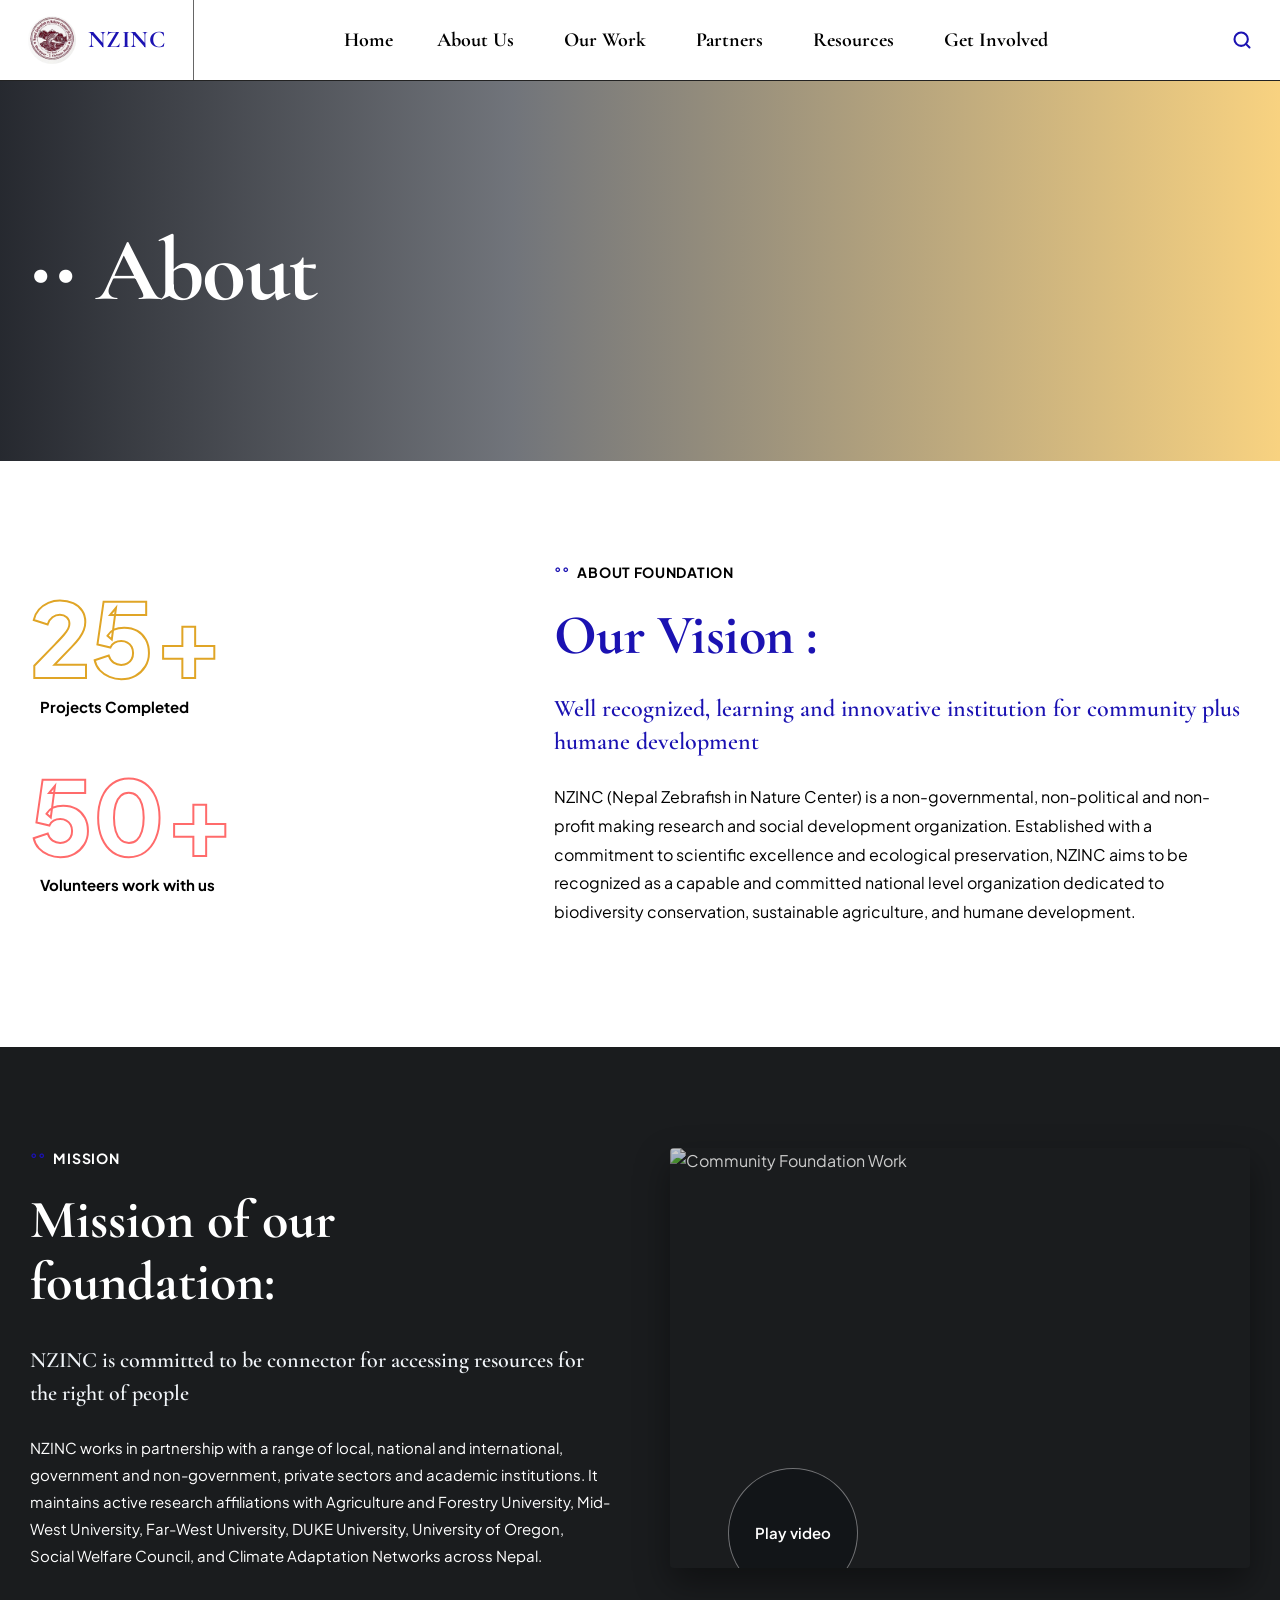
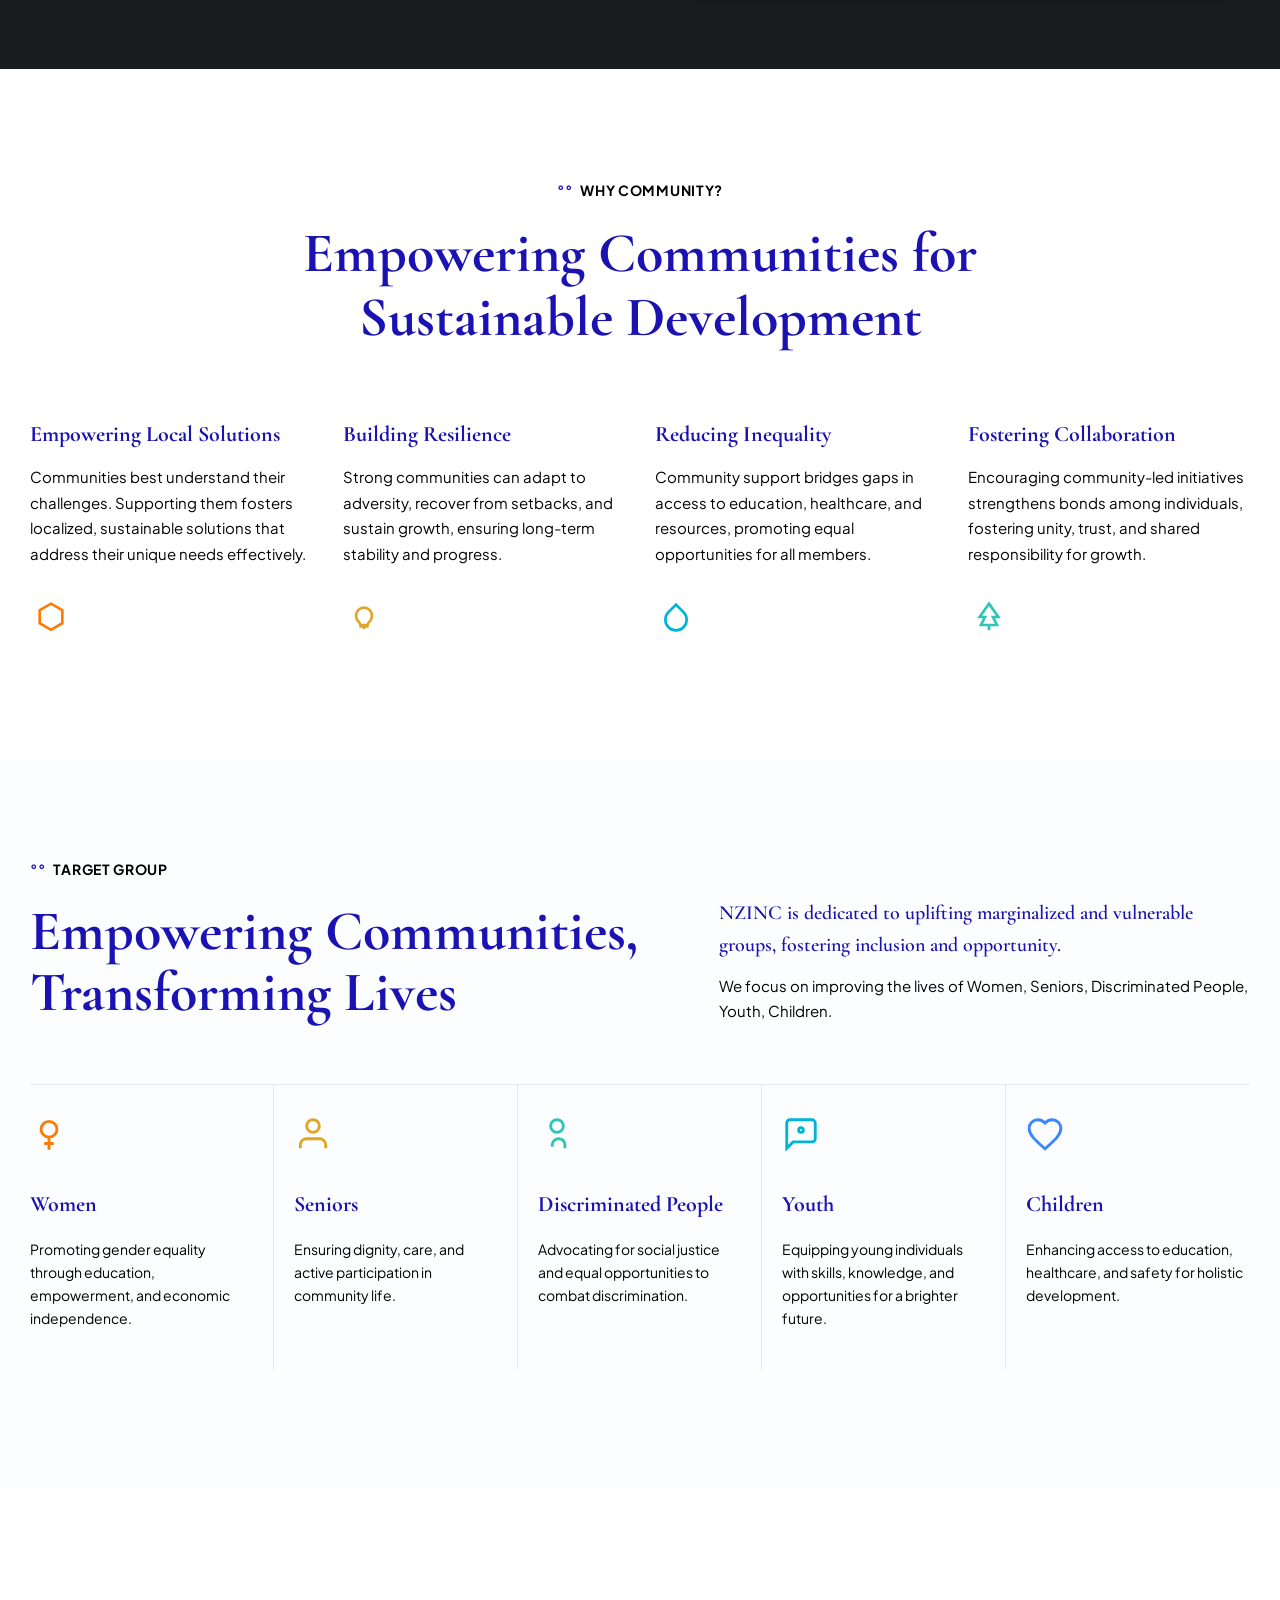
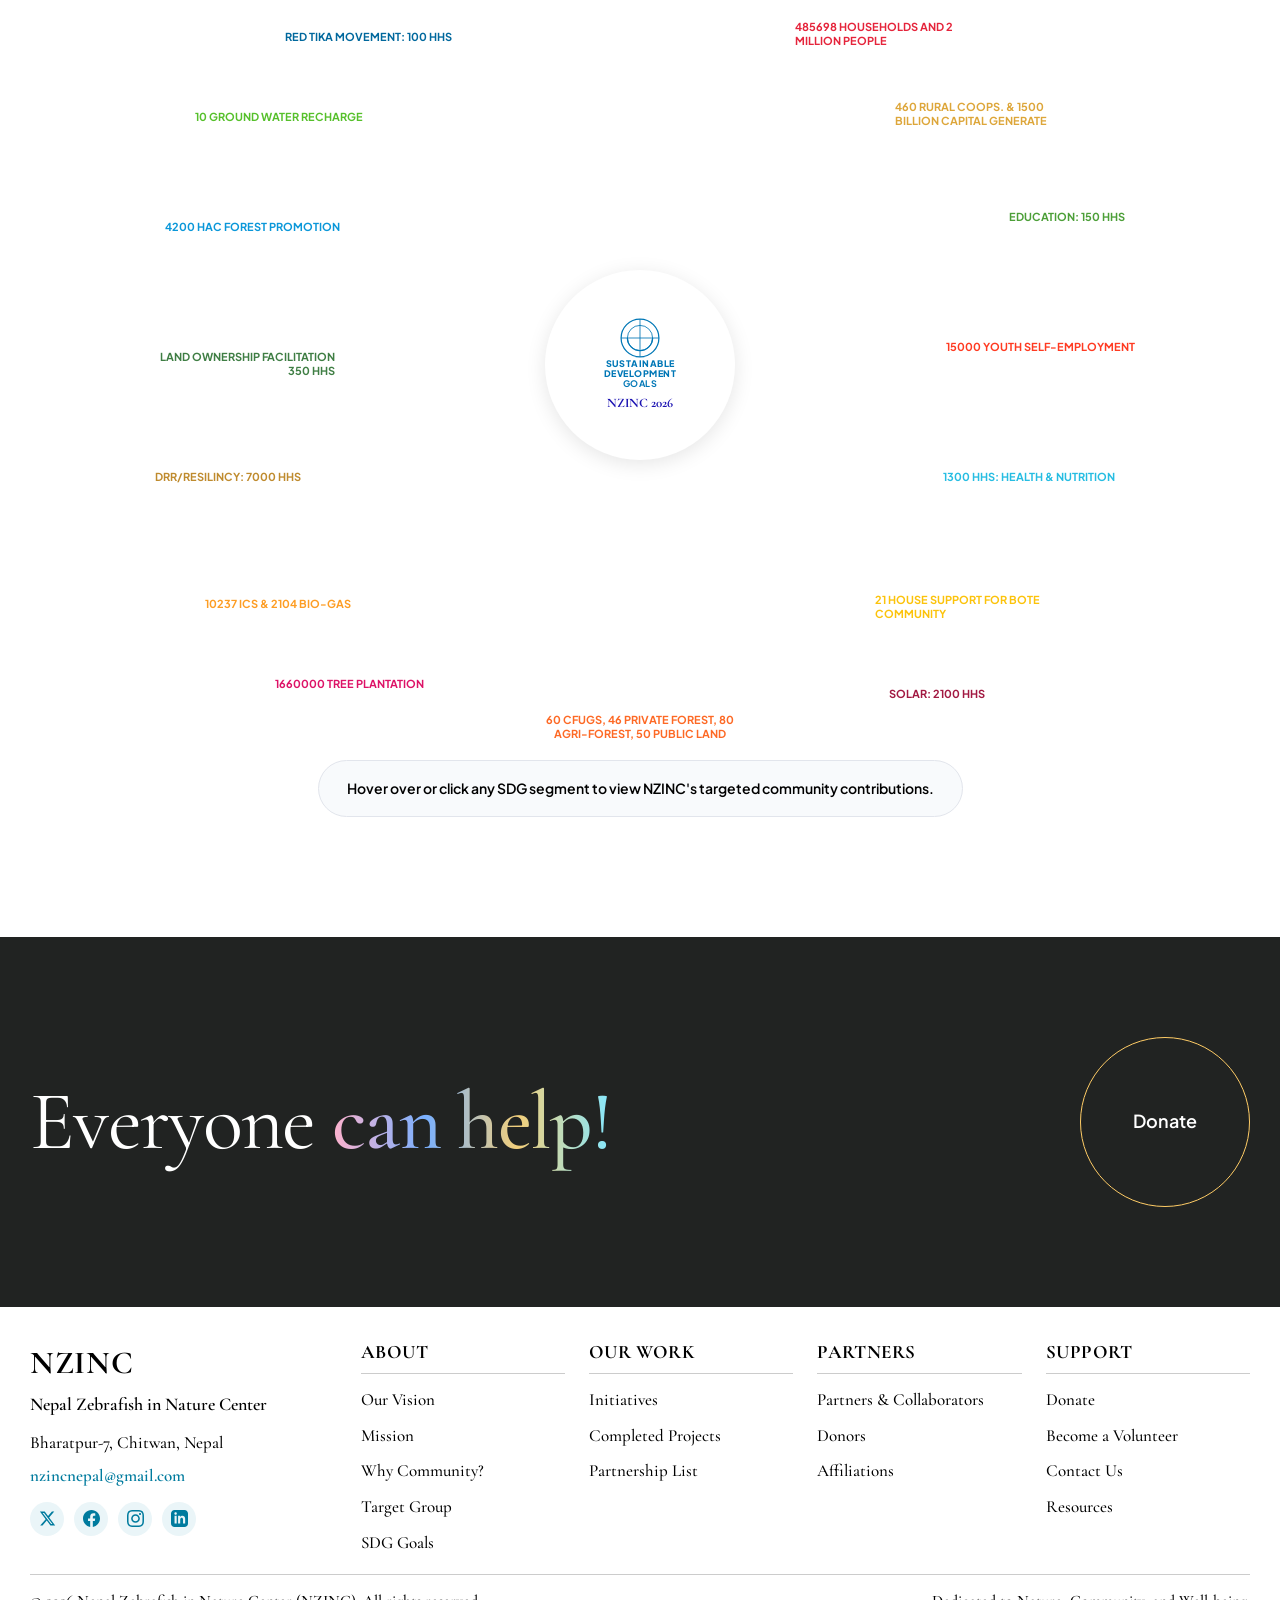
==== about.html @ c64f1d74 "Add files via upload" ====
<!DOCTYPE html>
<html lang="en">
<head>
  <meta charset="UTF-8">
  <meta name="viewport" content="width=device-width, initial-scale=1.0">
  <meta name="description" content="About Nepal Zebrafish in Nature Center - Our Vision, Mission, Target Groups, and SDGs">
  <title>About Us - Nepal Zebrafish in Nature Center (NZINC)</title>
  
  <!-- Google Fonts: Cormorant Garamond (Serif Headers/Titles) & Plus Jakarta Sans (Clean Sans-Serif Body/Minor Text) -->
  <link rel="preconnect" href="https://fonts.googleapis.com">
  <link rel="preconnect" href="https://fonts.gstatic.com" crossorigin>
  <link href="https://fonts.googleapis.com/css2?family=Cormorant+Garamond:ital,wght@0,400;0,500;0,600;0,700;1,400;1,600&family=Plus+Jakarta+Sans:ital,wght@0,400;0,500;0,600;0,700;1,400&display=swap" rel="stylesheet">
  
  <style>
    /* ==========================================================================
       DESIGN SYSTEM & VARIABLES (Exact Matched with Reference)
       ========================================================================== */
    :root {
      --primary-blue: #1b12b2;
      --primary-hover: #120b8a;
      --cyan-accent: #00b4d8;
      --cyan-light: #e6f7f9;
      --text-dark: #000000;
      --text-body: #000000;
      --text-muted: #111111;
      --bg-light: #f8f9fa;
      --bg-card: #ffffff;
      --border-color: #e2e5ec;
      --font-main: 'Plus Jakarta Sans', -apple-system, BlinkMacSystemFont, sans-serif;
      --font-serif: 'Cormorant Garamond', Georgia, serif;
      --max-width: 1380px;
    }

    * { box-sizing: border-box; margin: 0; padding: 0; }
    html { scroll-behavior: smooth; }
    body {
      font-family: var(--font-main);
      color: var(--text-dark);
      background-color: #fcfdfe;
      line-height: 1.6;
      font-size: 16px;
      -webkit-font-smoothing: antialiased;
      overflow-x: hidden;
    }

    a { color: inherit; text-decoration: none; }
    img { max-width: 100%; height: auto; display: block; }
    
    .container {
      width: min(var(--max-width), calc(100% - 60px));
      margin-inline: auto;
    }

    /* ==========================================================================
       EXACT NAVIGATION BAR DESIGN WITH DROPDOWNS
       ========================================================================== */
    .site-header {
      position: sticky;
      top: 0;
      left: 0;
      width: 100%;
      z-index: 1000;
      background-color: #ffffff;
      border-bottom: 1.5px solid #222222;
    }

    .header-inner {
      display: flex;
      align-items: center;
      height: 80px;
      width: 100%;
      max-width: 100%;
      padding: 0;
    }

    /* Left Brand Section with Duke Logo Image */
    .brand-section {
      display: flex;
      align-items: center;
      gap: 16px;
      padding: 0 28px;
      height: 100%;
      border-right: 1.5px solid #666666;
      background: #ffffff;
      cursor: pointer;
    }

    .brand-logo-wrap {
      display: flex;
      align-items: center;
      gap: 12px;
      height: 100%;
    }

    .brand-duke-logo {
      width: 48px;
      height: 48px;
      border-radius: 50%;
      object-fit: cover;
    }

    .brand-title {
      font-family: var(--font-serif);
      font-size: 24px;
      font-weight: 700;
      color: #1b12b2;
      letter-spacing: 0.02em;
    }

    /* Main Navigation Links with Dropdown Menu Hovering */
    .nav-links {
      display: flex;
      align-items: center;
      justify-content: center;
      gap: 36px;
      flex-grow: 1;
      height: 100%;
    }

    .nav-item {
      position: relative;
      height: 100%;
      display: flex;
      align-items: center;
    }

    .nav-item > a {
      color: #000000;
      font-family: var(--font-serif);
      font-size: 20px;
      font-weight: 800;
      display: flex;
      align-items: center;
      gap: 6px;
      height: 100%;
      padding: 0 4px;
      transition: color 0.2s ease;
    }

    .nav-item:hover > a {
      color: #1b12b2;
    }

    .nav-item > a span.arrow {
      font-size: 10px;
      color: #000000;
      transform: translateY(1px);
    }

    /* Dropdown Menu Styles (Using Cormorant Garamond / Serif) */
    .dropdown-menu {
      position: absolute;
      top: 100%;
      left: 50%;
      transform: translateX(-50%);
      background-color: #1e1e1e;
      min-width: 210px;
      padding: 22px 24px;
      box-shadow: 0 10px 30px rgba(0, 0, 0, 0.25);
      display: flex;
      flex-direction: column;
      gap: 16px;
      opacity: 0;
      visibility: hidden;
      transition: opacity 0.25s ease, visibility 0.25s ease;
      z-index: 1001;
    }

    .dropdown-menu::before {
      content: "";
      position: absolute;
      top: -2px;
      left: 35%;
      right: 35%;
      height: 2px;
      background-color: #ffffff;
    }

    .nav-item:hover .dropdown-menu {
      opacity: 1;
      visibility: visible;
    }

    .dropdown-menu a {
      color: #ffffff;
      font-family: var(--font-serif);
      font-size: 18px;
      font-weight: 600;
      line-height: 1.3;
      transition: color 0.2s ease;
      white-space: nowrap;
    }

    .dropdown-menu a:hover {
      color: #00b4d8;
    }

    /* Right Search & Mobile Toggle Controls */
    .header-right {
      padding: 0 28px;
      display: flex;
      align-items: center;
      gap: 16px;
    }

    .nav-search-btn {
      background: transparent;
      border: none;
      color: #1b12b2;
      cursor: pointer;
      font-size: 18px;
      display: flex;
      align-items: center;
      justify-content: center;
    }

    .mobile-nav-toggle {
      display: none;
      background: transparent;
      border: none;
      cursor: pointer;
      padding: 4px;
      color: var(--primary-blue);
    }

    .mobile-nav-toggle svg {
      width: 28px;
      height: 28px;
    }

    /* ==========================================================================
       HERO SECTION
       ========================================================================== */
    .about-hero {
      position: relative;
      height: 380px;
      background: url('https://images.unsplash.com/photo-1522071820081-009f0129c71c?auto=format&fit=crop&w=1800&q=80') center/cover no-repeat;
      display: flex;
      align-items: center;
      color: #ffffff;
      overflow: hidden;
    }

    .about-hero-overlay {
      position: absolute;
      inset: 0;
      background: linear-gradient(90deg, rgba(15, 18, 25, 0.9) 0%, rgba(20, 25, 35, 0.6) 40%, rgba(245, 175, 25, 0.55) 100%);
    }

    .about-hero-content {
      position: relative;
      z-index: 2;
      display: flex;
      align-items: center;
      gap: 16px;
    }

    .about-hero h1 {
      font-size: clamp(48px, 8vw, 90px);
      font-weight: 700;
      font-family: var(--font-serif);
      color: #ffffff;
      letter-spacing: -0.02em;
      line-height: 1;
    }

    .about-hero-dots {
      font-size: 40px;
      color: #ffffff;
      line-height: 1;
      letter-spacing: 4px;
    }

    /* ==========================================================================
       VISION SECTION (ABOUT FOUNDATION)
       ========================================================================== */
    .vision-section {
      padding: 100px 0 120px;
      background-color: #ffffff;
    }

    .vision-grid {
      display: grid;
      grid-template-columns: 0.8fr 1.2fr;
      gap: 60px;
      align-items: center;
    }

    .stats-container {
      display: flex;
      flex-direction: column;
      gap: 50px;
    }

    .stat-box {
      display: flex;
      flex-direction: column;
    }

    .stat-number-outline {
      font-size: clamp(64px, 8vw, 110px);
      font-weight: 800;
      line-height: 0.9;
      color: transparent;
      -webkit-text-stroke: 2px #e0a526;
      font-family: var(--font-main);
      margin-bottom: 12px;
    }

    .stat-number-outline.coral {
      -webkit-text-stroke: 2px #ff6b6b;
    }

    .stat-label {
      font-size: 15px;
      font-weight: 700;
      color: #000000;
      padding-left: 10px;
      font-family: var(--font-main);
    }

    .section-kicker {
      font-family: var(--font-main);
      font-size: 14px;
      font-weight: 700;
      color: #000000;
      display: flex;
      align-items: center;
      gap: 8px;
      margin-bottom: 20px;
      text-transform: uppercase;
      letter-spacing: 0.05em;
    }

    .section-kicker::before {
      content: "°°";
      color: var(--primary-blue);
    }

    .vision-title {
      font-family: var(--font-serif);
      font-size: clamp(34px, 4.5vw, 56px);
      font-weight: 700;
      color: var(--primary-blue);
      line-height: 1.15;
      letter-spacing: -0.01em;
      margin-bottom: 24px;
    }

    .vision-subtitle {
      font-family: var(--font-serif);
      font-size: 24px;
      font-weight: 600;
      color: var(--primary-blue);
      line-height: 1.4;
      margin-bottom: 24px;
    }

    .vision-text {
      font-family: var(--font-main);
      font-size: 16px;
      color: #000000;
      line-height: 1.8;
      font-weight: 400;
    }

    /* ==========================================================================
       MISSION SECTION (DARK THEME)
       ========================================================================== */
    .mission-section {
      background-color: #1a1c1e;
      color: #ffffff;
      padding: 100px 0;
      position: relative;
    }

    .mission-grid {
      display: grid;
      grid-template-columns: 1fr 1fr;
      gap: 60px;
      align-items: center;
    }

    .mission-left .section-kicker {
      color: #ffffff;
    }

    .mission-title {
      font-family: var(--font-serif);
      font-size: clamp(34px, 4.5vw, 54px);
      font-weight: 700;
      color: #ffffff;
      line-height: 1.15;
      margin-bottom: 30px;
    }

    .mission-lead {
      font-family: var(--font-serif);
      font-size: 22px;
      font-weight: 600;
      color: #f1f5f9;
      margin-bottom: 24px;
      line-height: 1.5;
    }

    .mission-desc {
      font-family: var(--font-main);
      font-size: 15px;
      color: #ffffff;
      line-height: 1.8;
      font-weight: 400;
    }

    .mission-video-wrap {
      position: relative;
      border-radius: 4px;
      overflow: hidden;
      height: 420px;
      box-shadow: 0 15px 35px rgba(0,0,0,0.4);
    }

    .mission-video-img {
      width: 100%;
      height: 100%;
      object-fit: cover;
      filter: brightness(0.8);
    }

    .play-video-btn {
      position: absolute;
      bottom: -30px;
      left: 10%;
      width: 130px;
      height: 130px;
      border-radius: 50%;
      border: 1px solid rgba(255,255,255,0.4);
      background: rgba(18, 20, 24, 0.85);
      backdrop-filter: blur(8px);
      color: #ffffff;
      display: flex;
      align-items: center;
      justify-content: center;
      font-family: var(--font-main);
      font-size: 15px;
      font-weight: 600;
      cursor: pointer;
      transition: all 0.3s ease;
      z-index: 10;
    }

    .play-video-btn:hover {
      background: var(--primary-blue);
      border-color: var(--primary-blue);
      transform: scale(1.05);
    }

    /* ==========================================================================
       WHY COMMUNITY SECTION
       ========================================================================== */
    .why-community-section {
      padding: 110px 0 120px;
      background-color: #ffffff;
      text-align: center;
    }

    .why-community-header {
      max-width: 900px;
      margin: 0 auto 70px;
    }

    .why-community-header .section-kicker {
      justify-content: center;
    }

    .why-community-title {
      font-family: var(--font-serif);
      font-size: clamp(34px, 4.5vw, 56px);
      font-weight: 700;
      color: var(--primary-blue);
      line-height: 1.15;
    }

    .why-community-grid {
      display: grid;
      grid-template-columns: repeat(4, 1fr);
      gap: 30px;
      text-align: left;
    }

    .why-card {
      display: flex;
      flex-direction: column;
      justify-content: space-between;
      height: 100%;
    }

    .why-card-title {
      font-family: var(--font-serif);
      font-size: 22px;
      font-weight: 700;
      color: var(--primary-blue);
      margin-bottom: 16px;
      line-height: 1.3;
    }

    .why-card-desc {
      font-family: var(--font-main);
      font-size: 15px;
      color: #000000;
      line-height: 1.7;
      margin-bottom: 30px;
      font-weight: 400;
    }

    .why-card-icon {
      width: 42px;
      height: 42px;
      display: flex;
      align-items: center;
      justify-content: center;
    }

    /* ==========================================================================
       TARGET GROUP SECTION
       ========================================================================== */
    .target-group-section {
      padding: 100px 0 120px;
      background-color: #fcfdfe;
    }

    .target-header-grid {
      display: grid;
      grid-template-columns: 1.1fr 0.9fr;
      gap: 40px;
      align-items: flex-end;
      margin-bottom: 60px;
    }

    .target-title {
      font-family: var(--font-serif);
      font-size: clamp(34px, 4.5vw, 56px);
      font-weight: 700;
      color: var(--primary-blue);
      line-height: 1.1;
    }

    .target-subtitle {
      font-family: var(--font-serif);
      font-size: 20px;
      font-weight: 600;
      color: var(--primary-blue);
      margin-bottom: 12px;
    }

    .target-desc {
      font-family: var(--font-main);
      font-size: 15px;
      color: #000000;
      line-height: 1.7;
      font-weight: 400;
    }

    .target-cards-grid {
      display: grid;
      grid-template-columns: repeat(5, 1fr);
      border-top: 1px solid #e5e7eb;
    }

    .target-card {
      padding: 30px 20px 40px 0;
      border-right: 1px solid #e5e7eb;
      padding-right: 24px;
      display: flex;
      flex-direction: column;
    }

    .target-card:last-child {
      border-right: none;
      padding-right: 0;
    }

    .target-card:not(:first-child) {
      padding-left: 20px;
    }

    .target-icon {
      width: 48px;
      height: 48px;
      margin-bottom: 24px;
    }

    .target-card-title {
      font-family: var(--font-serif);
      font-size: 22px;
      font-weight: 700;
      color: var(--primary-blue);
      margin-bottom: 16px;
    }

    .target-card-text {
      font-family: var(--font-main);
      font-size: 14px;
      color: #000000;
      line-height: 1.65;
      font-weight: 400;
    }

    /* ==========================================================================
       SUSTAINABLE DEVELOPMENT GOALS (SDG) INTERACTIVE WHEEL SECTION
       ========================================================================== */
    .sdg-section {
      padding: 100px 0 120px;
      background-color: #ffffff;
      position: relative;
      overflow: hidden;
    }

    .sdg-container {
      position: relative;
      max-width: 1280px;
      margin: 0 auto;
      display: flex;
      flex-direction: column;
      align-items: center;
    }

    .sdg-wheel-wrapper {
      position: relative;
      width: 100%;
      max-width: 1050px;
      min-height: 750px;
      display: flex;
      align-items: center;
      justify-content: center;
    }

    .sdg-svg {
      width: 520px;
      height: 520px;
      transform: rotate(-90deg);
    }

    .sdg-segment {
      cursor: pointer;
      transition: transform 0.2s ease, opacity 0.2s ease;
    }

    .sdg-segment:hover {
      opacity: 0.85;
      filter: drop-shadow(0 0 6px rgba(0,0,0,0.3));
    }

    .sdg-center-badge {
      position: absolute;
      width: 190px;
      height: 190px;
      border-radius: 50%;
      background: #ffffff;
      box-shadow: 0 4px 20px rgba(0,0,0,0.1);
      display: flex;
      flex-direction: column;
      align-items: center;
      justify-content: center;
      text-align: center;
      z-index: 5;
      padding: 10px;
    }

    .sdg-center-badge img {
      width: 75px;
      height: auto;
      margin-bottom: 4px;
    }

    .sdg-center-text {
      font-family: var(--font-main);
      font-size: 9px;
      font-weight: 800;
      color: #0077b6;
      letter-spacing: 0.05em;
      line-height: 1.1;
      text-transform: uppercase;
    }

    .sdg-nzinc-sub {
      font-family: var(--font-serif);
      font-size: 13px;
      font-weight: 700;
      color: var(--primary-blue);
      margin-top: 4px;
    }

    .sdg-callout {
      position: absolute;
      font-family: var(--font-main);
      font-size: 11px;
      font-weight: 700;
      line-height: 1.25;
      max-width: 190px;
      display: flex;
      align-items: center;
      gap: 6px;
      pointer-events: none;
    }

    .c-top-right-1 { top: 30px; right: 180px; color: #e5243b; text-align: left; }
    .c-top-right-2 { top: 110px; right: 80px; color: #dda63a; text-align: left; }
    .c-mid-right-1 { top: 220px; right: 40px; color: #4c9f38; text-align: left; }
    .c-mid-right-2 { top: 350px; right: 30px; color: #ff3a21; text-align: left; }
    .c-mid-right-3 { top: 480px; right: 50px; color: #26bde2; text-align: left; }
    .c-bot-right-1 { bottom: 120px; right: 100px; color: #fcc30b; text-align: left; }
    .c-bot-right-2 { bottom: 40px; right: 180px; color: #a21942; text-align: left; }
    .c-bottom-center { bottom: 0px; left: 50%; transform: translateX(-50%); color: #fd6925; text-align: center; }
    .c-bot-left-1 { bottom: 50px; left: 160px; color: #dd1367; text-align: right; }
    .c-bot-left-2 { bottom: 130px; left: 90px; color: #fd9d24; text-align: right; }
    .c-mid-left-1 { top: 480px; left: 40px; color: #bf8b2e; text-align: right; }
    .c-mid-left-2 { top: 360px; left: 30px; color: #3f7e44; text-align: right; }
    .c-mid-left-3 { top: 230px; left: 50px; color: #0a97d9; text-align: right; }
    .c-top-left-1 { top: 120px; left: 80px; color: #56c02b; text-align: right; }
    .c-top-left-2 { top: 40px; left: 170px; color: #00689d; text-align: right; }

    .sdg-info-box {
      margin-top: 20px;
      padding: 16px 28px;
      background: #f8fafc;
      border-radius: 30px;
      border: 1px solid var(--border-color);
      font-family: var(--font-main);
      font-size: 14px;
      color: #000000;
      font-weight: 600;
      text-align: center;
    }

    /* ==========================================================================
       SUPPORT / CONTRIBUTE / DONATE BANNER
       ========================================================================== */
    .support-donate-banner {
      background-color: #212322;
      color: #ffffff;
      padding: 100px 0;
      position: relative;
    }

    .support-banner-inner {
      display: flex;
      align-items: center;
      justify-content: space-between;
      gap: 30px;
    }

    .support-heading-text {
      font-family: var(--font-serif);
      font-size: clamp(48px, 6.5vw, 100px);
      font-weight: 400;
      color: #ffffff;
      letter-spacing: -0.02em;
      line-height: 1.05;
    }

    .support-heading-text .styled-help {
      background: linear-gradient(90deg, #ffb2cc, #79b0ff, #f3cf7a, #85e8ff);
      -webkit-background-clip: text;
      -webkit-text-fill-color: transparent;
      font-weight: 500;
    }

    .donate-oval-btn {
      width: 170px;
      height: 170px;
      border-radius: 50%;
      border: 1.5px solid #ffcc66;
      display: flex;
      align-items: center;
      justify-content: center;
      color: #ffffff;
      font-family: var(--font-main);
      font-size: 18px;
      font-weight: 600;
      flex-shrink: 0;
      transition: background 0.3s ease;
    }

    .donate-oval-btn:hover {
      background: rgba(255, 255, 255, 0.08);
    }

    /* ==========================================================================
       7. COMPACT MULTI-COLUMN THEME FOOTER (REMOTE GARAMOND SCRIPT & INCREASED SIZE)
       ========================================================================== */
    .site-footer {
      background-color: #ffffff;
      color: #000000;
      padding: 30px 0 16px;
      font-family: var(--font-serif);
    }

    .footer-grid-multi {
      display: grid;
      grid-template-columns: 1.5fr repeat(4, 1fr);
      gap: 24px;
      padding-bottom: 18px;
      border-bottom: 1.5px solid #cccccc;
    }

    .footer-col-brand h3 {
      font-family: var(--font-serif);
      font-size: 32px;
      font-weight: 700;
      color: #000000;
      margin-bottom: 4px;
      letter-spacing: 0.02em;
    }

    .footer-col-brand p.sub-org {
      font-family: var(--font-serif);
      font-size: 18px;
      font-weight: 600;
      color: #000000;
      margin-bottom: 12px;
      line-height: 1.4;
    }

    .footer-contact-info {
      display: flex;
      flex-direction: column;
      gap: 6px;
      font-family: var(--font-serif);
      font-size: 17px;
      font-weight: 500;
      color: #000000;
      opacity: 1;
      margin-bottom: 12px;
    }

    .footer-contact-info a {
      color: #007b9e;
      text-decoration: none;
      font-weight: 600;
    }

    .footer-contact-info a:hover {
      color: #005b78;
      text-decoration: underline;
    }

    .social-links {
      display: flex;
      align-items: center;
      gap: 10px;
      margin-top: 8px;
    }

    .social-icon-btn {
      width: 34px;
      height: 34px;
      border-radius: 50%;
      background: #eaf5f8;
      color: #007b9e;
      display: grid;
      place-items: center;
      transition: background 0.25s ease, transform 0.25s ease;
    }

    .social-icon-btn:hover {
      background: #d5edf3;
      transform: translateY(-2px);
    }

    .social-icon-btn svg {
      width: 17px;
      height: 17px;
      fill: #007b9e;
    }

    .footer-column h4 {
      font-family: var(--font-serif);
      font-size: 19px;
      font-weight: 700;
      color: #000000;
      margin-bottom: 12px;
      padding-bottom: 6px;
      border-bottom: 1.5px solid #cccccc;
      letter-spacing: 0.03em;
      text-transform: uppercase;
    }

    .footer-column ul {
      list-style: none;
      display: flex;
      flex-direction: column;
      gap: 8px;
      margin: 0;
      padding: 0;
    }

    .footer-column ul li a {
      font-family: var(--font-serif);
      font-size: 17px;
      font-weight: 500;
      color: #000000;
      opacity: 1;
      text-decoration: none;
      transition: color 0.2s ease;
    }

    .footer-column ul li a:hover {
      color: #007b9e;
    }

    .footer-bottom-bar {
      display: flex;
      justify-content: space-between;
      align-items: center;
      padding-top: 14px;
      font-family: var(--font-serif);
      font-size: 16px;
      font-weight: 500;
      color: #000000;
      opacity: 1;
      flex-wrap: wrap;
      gap: 10px;
    }

    /* Responsive Design */
    @media (max-width: 992px) {
      .footer-grid-multi {
        grid-template-columns: repeat(3, 1fr);
        gap: 20px;
      }

      .footer-col-brand {
        grid-column: span 3;
      }
    }

    @media (max-width: 768px) {
      .container { width: calc(100% - 32px); }
      .header-inner { justify-content: space-between; padding: 0 16px; }
      
      .mobile-nav-toggle { display: block; }
      
      .nav-links {
        display: flex;
        flex-direction: column;
        position: absolute;
        top: 100%;
        left: 0;
        width: 100%;
        background-color: #ffffff;
        border-bottom: 1.5px solid #222222;
        padding: 20px 24px;
        height: auto;
        gap: 0;
        box-shadow: 0 10px 20px rgba(0,0,0,0.1);
        max-height: 0;
        overflow: hidden;
        opacity: 0;
        visibility: hidden;
        transition: max-height 0.35s ease, opacity 0.3s ease, visibility 0.3s ease;
      }

      .nav-links.is-active {
        max-height: 600px;
        opacity: 1;
        visibility: visible;
        overflow-y: auto;
      }

      .nav-item {
        width: 100%;
        flex-direction: column;
        align-items: flex-start;
        height: auto;
        border-bottom: 1px solid var(--border-color);
      }

      .nav-item:last-child {
        border-bottom: none;
      }

      .nav-item > a {
        width: 100%;
        padding: 14px 0;
        justify-content: space-between;
        font-size: 20px;
      }

      .dropdown-menu {
        position: static;
        transform: none;
        background-color: #262626;
        width: 100%;
        padding: 12px 18px;
        box-shadow: none;
        display: none;
        opacity: 1;
        visibility: visible;
        margin-bottom: 12px;
        border-radius: 6px;
      }

      .dropdown-menu::before {
        display: none;
      }

      .nav-item.open .dropdown-menu {
        display: flex;
      }

      .vision-grid { grid-template-columns: 1fr; }
      .mission-grid { grid-template-columns: 1fr; }
      .why-community-grid { grid-template-columns: 1fr; }
      .target-header-grid { grid-template-columns: 1fr; }
      .target-cards-grid { grid-template-columns: 1fr; }
      .target-card { border-right: none; padding-right: 0; border-bottom: 1px solid #e5e7eb; }
      .target-card:not(:first-child) { padding-left: 0; }
      .support-banner-inner {
        flex-direction: column;
        text-align: center;
      }
      .footer-grid-multi { grid-template-columns: 1fr; gap: 30px; }
      .footer-bottom-bar { flex-direction: column; text-align: center; gap: 15px; }
      .donate-oval-btn { width: 140px; height: 140px; font-size: 18px; }
    }
  </style>
</head>
<body>

  <!-- ==========================================================================
     HEADER / NAVIGATION WITH DROPDOWNS & DUKE LOGO
     ========================================================================== -->
  <header class="site-header">
    <div class="header-inner">
      <a href="index.html" class="brand-section" aria-label="Go to Home">
        <div class="brand-logo-wrap">
          <img src="Image/english.png" alt="NZINC Logo" class="brand-duke-logo" onerror="this.onerror=null; this.src='https://images.unsplash.com/photo-1534528741775-53994a69daeb?auto=format&fit=crop&w=150&q=80';">
          <span class="brand-title">NZINC</span>
        </div>
      </a>
      
      <nav class="nav-links" id="navLinks" aria-label="Main Menu">
        <div class="nav-item">
          <a href="index.html">Home</a>
        </div>

        <div class="nav-item">
          <a href="about.html" class="dropdown-toggle">About Us <span class="arrow"></span></a>
          <div class="dropdown-menu">
            <a href="about.html#who-we-are">Who are we?</a>
            <a href="about.html#mission">Our Mission</a>
            <a href="about.html#community">Why Community?</a>
            <a href="about.html#impact">Our Impact</a>
          </div>
        </div>

        <div class="nav-item">
          <a href="projects.html" class="dropdown-toggle">Our Work <span class="arrow"></span></a>
          <div class="dropdown-menu">
            <a href="projects.html#focus-areas">Focus Areas</a>
            <a href="projects.html#projects">Projects</a>
            <a href="projects.html#stories">Success Stories</a>
            <a href="projects.html#initiatives">Established Initiatives</a>
          </div>
        </div>

        <div class="nav-item">
          <a href="partners.html" class="dropdown-toggle">Partners <span class="arrow"></span></a>
          <div class="dropdown-menu">
            <a href="partners.html#partners">Partners</a>
            <a href="partners.html#donors">Donors</a>
            <a href="partners.html#affiliations">Affiliations</a>
          </div>
        </div>

        <div class="nav-item">
          <a href="#resources" class="dropdown-toggle">Resources <span class="arrow"></span></a>
          <div class="dropdown-menu">
            <a href="publications.html">Publications</a>
            <a href="gallery.html">Media Library</a>
            <a href="news.html">News</a>
            <a href="faq.html">FAQ</a>
          </div>
        </div>

        <div class="nav-item">
          <a href="contact.html" class="dropdown-toggle">Get Involved <span class="arrow"></span></a>
          <div class="dropdown-menu">
            <a href="donate.html">Donate</a>
            <a href="volunteer.html">Become a Volunteer</a>
            <a href="careers.html">Careers</a>
            <a href="contact.html">Contact Us</a>
          </div>
        </div>
      </nav>

      <div class="header-right">
        <button class="nav-search-btn" aria-label="Search">
          <svg width="20" height="20" viewBox="0 0 24 24" fill="none" stroke="currentColor" stroke-width="2.5" stroke-linecap="round" stroke-linejoin="round">
            <circle cx="11" cy="11" r="8"></circle>
            <line x1="21" y1="21" x2="16.65" y2="16.65"></line>
          </svg>
        </button>
        <button class="mobile-nav-toggle" id="menuToggle" aria-label="Toggle menu" aria-expanded="false">
          <svg viewBox="0 0 24 24" fill="none" stroke="currentColor" stroke-width="2" stroke-linecap="round" stroke-linejoin="round">
            <line x1="3" y1="12" x2="21" y2="12"></line>
            <line x1="3" y1="6" x2="21" y2="6"></line>
            <line x1="3" y1="18" x2="21" y2="18"></line>
          </svg>
        </button>
      </div>
    </div>
  </header>

  <main>
    <!-- ==========================================================================
       HERO SECTION
       ========================================================================== -->
    <section class="about-hero">
      <div class="about-hero-overlay"></div>
      <div class="container about-hero-content">
        <span class="about-hero-dots">••</span>
        <h1>About</h1>
      </div>
    </section>

    <!-- ==========================================================================
       VISION SECTION (ABOUT FOUNDATION)
       ========================================================================== -->
    <section class="vision-section" id="vision">
      <div class="container vision-grid">
        <div class="stats-container">
          <div class="stat-box">
            <div class="stat-number-outline">25+</div>
            <div class="stat-label">Projects Completed</div>
          </div>
          <div class="stat-box">
            <div class="stat-number-outline coral">50+</div>
            <div class="stat-label">Volunteers work with us</div>
          </div>
        </div>

        <div>
          <p class="section-kicker">About foundation</p>
          <h2 class="vision-title">Our Vision :</h2>
          <p class="vision-subtitle">
            Well recognized, learning and innovative institution for community plus humane development
          </p>
          <p class="vision-text">
            NZINC (Nepal Zebrafish in Nature Center) is a non-governmental, non-political and non-profit making research and social development organization. Established with a commitment to scientific excellence and ecological preservation, NZINC aims to be recognized as a capable and committed national level organization dedicated to biodiversity conservation, sustainable agriculture, and humane development.
          </p>
        </div>
      </div>
    </section>

    <!-- ==========================================================================
       MISSION SECTION (DARK CONTAINER)
       ========================================================================== -->
    <section class="mission-section" id="mission">
      <div class="container mission-grid">
        <div class="mission-left">
          <p class="section-kicker">Mission</p>
          <h2 class="mission-title">Mission of our<br>foundation:</h2>
          <p class="mission-lead">
            NZINC is committed to be connector for accessing resources for the right of people
          </p>
          <p class="mission-desc">
            NZINC works in partnership with a range of local, national and international, government and non-government, private sectors and academic institutions. It maintains active research affiliations with Agriculture and Forestry University, Mid-West University, Far-West University, DUKE University, University of Oregon, Social Welfare Council, and Climate Adaptation Networks across Nepal.
          </p>
        </div>

        <div class="mission-video-wrap">
          <img src="https://images.unsplash.com/photo-1544717305-2782549b5136?auto=format&fit=crop&w=1000&q=80" alt="Community Foundation Work" class="mission-video-img">
          <button class="play-video-btn" onclick="alert('Playing Foundation Documentary Video...');">
            Play video
          </button>
        </div>
      </div>
    </section>

    <!-- ==========================================================================
       WHY COMMUNITY SECTION
       ========================================================================== -->
    <section class="why-community-section" id="why-community">
      <div class="container">
        <div class="why-community-header">
          <p class="section-kicker">Why Community?</p>
          <h2 class="why-community-title">Empowering Communities for Sustainable Development</h2>
        </div>

        <div class="why-community-grid">
          <div class="why-card">
            <div>
              <h3 class="why-card-title">Empowering Local Solutions</h3>
              <p class="why-card-desc">
                Communities best understand their challenges. Supporting them fosters localized, sustainable solutions that address their unique needs effectively.
              </p>
            </div>
            <div class="why-card-icon">
              <svg width="32" height="32" viewBox="0 0 24 24" fill="none" stroke="#ff7a00" stroke-width="2">
                <path d="M12 2l8.5 4.9v9.8L12 21.6l-8.5-4.9V6.9L12 2z"/>
              </svg>
            </div>
          </div>

          <div class="why-card">
            <div>
              <h3 class="why-card-title">Building Resilience</h3>
              <p class="why-card-desc">
                Strong communities can adapt to adversity, recover from setbacks, and sustain growth, ensuring long-term stability and progress.
              </p>
            </div>
            <div class="why-card-icon">
              <svg width="32" height="32" viewBox="0 0 24 24" fill="none" stroke="#e0a526" stroke-width="2">
                <path d="M9 18h6m-3 3v-3m-4-2.5a6 6 0 118 0c-1 1-1.5 2-1.5 3.5h-5c0-1.5-.5-2.5-1.5-3.5z"/>
              </svg>
            </div>
          </div>

          <div class="why-card">
            <div>
              <h3 class="why-card-title">Reducing Inequality</h3>
              <p class="why-card-desc">
                Community support bridges gaps in access to education, healthcare, and resources, promoting equal opportunities for all members.
              </p>
            </div>
            <div class="why-card-icon">
              <svg width="32" height="32" viewBox="0 0 24 24" fill="none" stroke="#00b4d8" stroke-width="2">
                <path d="M12 2.69l5.66 5.66a8 8 0 11-11.31 0z"/>
              </svg>
            </div>
          </div>

          <div class="why-card">
            <div>
              <h3 class="why-card-title">Fostering Collaboration</h3>
              <p class="why-card-desc">
                Encouraging community-led initiatives strengthens bonds among individuals, fostering unity, trust, and shared responsibility for growth.
              </p>
            </div>
            <div class="why-card-icon">
              <svg width="32" height="32" viewBox="0 0 24 24" fill="none" stroke="#2ec4b6" stroke-width="2">
                <path d="M12 2L5 12h4l-3 6h12l-3-6h4L12 2zM12 18v4"/>
              </svg>
            </div>
          </div>
        </div>
      </div>
    </section>

    <!-- ==========================================================================
       TARGET GROUP SECTION
       ========================================================================== -->
    <section class="target-group-section" id="target-group">
      <div class="container">
        <div class="target-header-grid">
          <div>
            <p class="section-kicker">Target Group</p>
            <h2 class="target-title">Empowering Communities,<br>Transforming Lives</h2>
          </div>
          <div>
            <p class="target-subtitle">
              NZINC is dedicated to uplifting marginalized and vulnerable groups, fostering inclusion and opportunity.
            </p>
            <p class="target-desc">
              We focus on improving the lives of Women, Seniors, Discriminated People, Youth, Children.
            </p>
          </div>
        </div>

        <div class="target-cards-grid">
          <div class="target-card">
            <div class="target-icon">
              <svg width="38" height="38" viewBox="0 0 24 24" fill="none" stroke="#ff7a00" stroke-width="1.8">
                <path d="M12 14a5 5 0 1 0 0-10 5 5 0 0 0 0 10zM12 14v8M9 18h6"/>
              </svg>
            </div>
            <h3 class="target-card-title">Women</h3>
            <p class="target-card-text">
              Promoting gender equality through education, empowerment, and economic independence.
            </p>
          </div>

          <div class="target-card">
            <div class="target-icon">
              <svg width="38" height="38" viewBox="0 0 24 24" fill="none" stroke="#e0a526" stroke-width="1.8">
                <path d="M20 21v-2a4 4 0 0 0-4-4H8a4 4 0 0 0-4 4v2M12 11a4 4 0 1 0 0-8 4 4 0 0 0 0 8z"/>
              </svg>
            </div>
            <h3 class="target-card-title">Seniors</h3>
            <p class="target-card-text">
              Ensuring dignity, care, and active participation in community life.
            </p>
          </div>

          <div class="target-card">
            <div class="target-icon">
              <svg width="38" height="38" viewBox="0 0 24 24" fill="none" stroke="#2ec4b6" stroke-width="1.8">
                <path d="M17 21v-2a4 4 0 0 0-3-3.87M9 20v-1a4 4 0 0 1 4-4h1M12 11a4 4 0 1 0 0-8 4 4 0 0 0 0 8z"/>
              </svg>
            </div>
            <h3 class="target-card-title">Discriminated People</h3>
            <p class="target-card-text">
              Advocating for social justice and equal opportunities to combat discrimination.
            </p>
          </div>

          <div class="target-card">
            <div class="target-icon">
              <svg width="38" height="38" viewBox="0 0 24 24" fill="none" stroke="#00b4d8" stroke-width="1.8">
                <path d="M21 15a2 2 0 0 1-2 2H7l-4 4V5a2 2 0 0 1 2-2h14a2 2 0 0 1 2 2zM12 8a1.5 1.5 0 1 0 0 3 1.5 1.5 0 0 0 0-3z"/>
              </svg>
            </div>
            <h3 class="target-card-title">Youth</h3>
            <p class="target-card-text">
              Equipping young individuals with skills, knowledge, and opportunities for a brighter future.
            </p>
          </div>

          <div class="target-card">
            <div class="target-icon">
              <svg width="38" height="38" viewBox="0 0 24 24" fill="none" stroke="#3a86ff" stroke-width="1.8">
                <path d="M12 21.35l-1.45-1.32C5.4 15.36 2 12.28 2 8.5 2 5.42 4.42 3 7.5 3c1.74 0 3.41.81 4.5 2.09C13.09 3.81 14.76 3 16.5 3 19.58 3 22 5.42 22 8.5c0 3.78-3.4 6.86-8.55 11.54L12 21.35z"/>
              </svg>
            </div>
            <h3 class="target-card-title">Children</h3>
            <p class="target-card-text">
              Enhancing access to education, healthcare, and safety for holistic development.
            </p>
          </div>
        </div>
      </div>
    </section>

    <!-- ==========================================================================
       SUSTAINABLE DEVELOPMENT GOALS (SDG) INTERACTIVE WHEEL SECTION
       ========================================================================== -->
    <section class="sdg-section" id="sdgs">
      <div class="container sdg-container">
        
        <div class="sdg-wheel-wrapper">
          <div class="sdg-center-badge">
            <svg width="42" height="42" viewBox="0 0 100 100" fill="#0077b6">
              <circle cx="50" cy="50" r="45" fill="none" stroke="#0077b6" stroke-width="3"/>
              <circle cx="50" cy="50" r="30" fill="none" stroke="#0077b6" stroke-width="2"/>
              <line x1="50" y1="5" x2="50" y2="95" stroke="#0077b6" stroke-width="2"/>
              <line x1="5" y1="50" x2="95" y2="50" stroke="#0077b6" stroke-width="2"/>
              <path d="M 20 50 A 30 30 0 0 0 80 50" fill="none" stroke="#0077b6" stroke-width="3"/>
            </svg>
            <div class="sdg-center-text">SUSTAINABLE<br>DEVELOPMENT<br><strong>GOALS</strong></div>
            <div class="sdg-nzinc-sub">NZINC 2026</div>
          </div>

          <svg class="sdg-svg" viewBox="0 0 500 500" id="sdgWheel"></svg>

          <div class="sdg-callout c-top-right-1">485698 HOUSEHOLDS AND 2 MILLION PEOPLE</div>
          <div class="sdg-callout c-top-right-2">460 RURAL COOPS. &amp; 1500 BILLION CAPITAL GENERATE</div>
          <div class="sdg-callout c-mid-right-1">EDUCATION: 150 HHS</div>
          <div class="sdg-callout c-mid-right-2">15000 YOUTH SELF-EMPLOYMENT</div>
          <div class="sdg-callout c-mid-right-3">1300 HHS: HEALTH &amp; NUTRITION</div>
          <div class="sdg-callout c-bot-right-1">21 HOUSE SUPPORT FOR BOTE COMMUNITY</div>
          <div class="sdg-callout c-bot-right-2">SOLAR: 2100 HHS</div>
          <div class="sdg-callout c-bottom-center">60 CFUGS, 46 PRIVATE FOREST, 80 AGRI-FOREST, 50 PUBLIC LAND</div>
          <div class="sdg-callout c-bot-left-1">1660000 TREE PLANTATION</div>
          <div class="sdg-callout c-bot-left-2">10237 ICS &amp; 2104 BIO-GAS</div>
          <div class="sdg-callout c-mid-left-1">DRR/RESILINCY: 7000 HHS</div>
          <div class="sdg-callout c-mid-left-2">LAND OWNERSHIP FACILITATION 350 HHS</div>
          <div class="sdg-callout c-mid-left-3">4200 HAC FOREST PROMOTION</div>
          <div class="sdg-callout c-top-left-1">10 GROUND WATER RECHARGE</div>
          <div class="sdg-callout c-top-left-2">RED TIKA MOVEMENT: 100 HHS</div>
        </div>

        <div class="sdg-info-box" id="sdgInfoBox">
          Hover over or click any SDG segment to view NZINC's targeted community contributions.
        </div>
      </div>
    </section>

    <!-- ==========================================================================
       SUPPORT / CONTRIBUTE / DONATE BANNER
       ========================================================================== -->
    <section class="support-donate-banner">
      <div class="container support-banner-inner">
        <h2 class="support-heading-text">
          Everyone <span class="styled-help">can help!</span>
        </h2>
        <a href="donate.html" class="donate-oval-btn">
          Donate
        </a>
      </div>
    </section>
  </main>

  <!-- ==========================================================================
     7. MULTI-COLUMN THEME FOOTER (FULL CORMORANT GARAMOND & INCREASED FONT SIZES)
     ========================================================================== -->
  <footer class="site-footer">
    <div class="container">
      <div class="footer-grid-multi">
        <!-- Col 1: Brand, Address, Email & Socials -->
        <div class="footer-col-brand">
          <h3>NZINC</h3>
          <p class="sub-org">Nepal Zebrafish in Nature Center</p>
          <div class="footer-contact-info">
            <span> Bharatpur-7, Chitwan, Nepal</span>
            <span><a href="mailto:nzincnepal@gmail.com">nzincnepal@gmail.com</a></span>
          </div>
          <div class="social-links">
            <a href="https://x.com/NZINC_Nepal" class="social-icon-btn" aria-label="Twitter">
              <svg viewBox="0 0 24 24"><path d="M18.244 2.25h3.308l-7.227 8.26 8.502 11.24H16.17l-5.214-6.817L4.99 21.75H1.68l7.73-8.835L1.254 2.25H8.08l4.713 6.231zm-1.161 17.52h1.833L7.084 4.126H5.117z"/></svg>
            </a>
            <a href="https://www.facebook.com/p/Nepal-Zebra-Fish-In-Nature-Center-NZINC-61596320360359/" class="social-icon-btn" aria-label="Facebook">
              <svg viewBox="0 0 24 24"><path d="M24 12.073c0-6.627-5.373-12-12-12s-12 5.373-12 12c0 5.99 4.388 10.954 10.125 11.854v-8.385H7.078v-3.47h3.047V9.43c0-3.007 1.792-4.669 4.533-4.669 1.312 0 2.686.235 2.686.235v2.953H15.83c-1.491 0-1.956.925-1.956 1.874v2.25h3.328l-.532 3.47h-2.796v8.385C19.612 23.027 24 18.062 24 12.073z"/></svg>
            </a>
            <a href="#" class="social-icon-btn" aria-label="Instagram">
              <svg viewBox="0 0 24 24"><path d="M12 2.163c3.204 0 3.584.012 4.85.07 3.252.148 4.771 1.691 4.919 4.919.058 1.265.069 1.645.069 4.849 0 3.205-.012 3.584-.069 4.849-.149 3.225-1.664 4.771-4.919 4.919-1.266.058-1.644.07-4.85.07-3.204 0-3.584-.012-4.849-.07-3.26-.149-4.771-1.699-4.919-4.92-.058-1.265-.07-1.644-.07-4.849 0-3.204.013-3.583.07-4.849.149-3.227 1.664-4.771 4.919-4.919 1.266-.057 1.645-.069 4.849-.069zm0-2.163c-3.259 0-3.667.014-4.947.072-4.358.2-6.78 2.618-6.98 6.98-.059 1.281-.073 1.689-.073 4.948 0 3.259.014 3.668.072 4.948.2 4.358 2.618 6.78 6.98 6.98 1.281.058 1.689.072 4.948.072 3.259 0 3.668-.014 4.948-.072 4.354-.2 6.782-2.618 6.979-6.98.059-1.28.073-1.689.073-4.948 0-3.259-.014-3.667-.072-4.947-.196-4.354-2.617-6.78-6.979-6.98-1.281-.059-1.69-.073-4.949-.073zm0 5.838c-3.403 0-6.162 2.759-6.162 6.162s2.759 6.163 6.162 6.163 6.162-2.759 6.162-6.163c0-3.403-2.759-6.162-6.162-6.162zm0 10.162c-2.209 0-4-1.79-4-4 0-2.209 1.791-4 4-4s4 1.791 4 4c0 2.21-1.791 4-4 4zm6.406-11.845c-.796 0-1.441.645-1.441 1.44s.645 1.44 1.441 1.44c.795 0 1.439-.645 1.439-1.44s-.644-1.44-1.439-1.44z"/></svg>
            </a>
            <a href="#" class="social-icon-btn" aria-label="LinkedIn">
              <svg viewBox="0 0 24 24"><path d="M19 0h-14c-2.761 0-5 2.239-5 5v14c0 2.761 2.239 5 5 5h14c2.762 0 5-2.239 5-5v-14c0-2.761-2.238-5-5-5zm-11 19h-3v-11h3v11zm-1.5-12.268c-.966 0-1.75-.79-1.75-1.764s.784-1.764 1.75-1.764 1.75.79 1.75 1.764-.783 1.764-1.75 1.764zm13.5 12.268h-3v-5.604c0-3.368-4-3.113-4 0v5.604h-3v-11h3v1.765c1.396-2.586 7-2.777 7 2.476v6.759z"/></svg>
            </a>
          </div>
        </div>

        <!-- Col 2: About & Vision -->
        <div class="footer-column">
          <h4>About</h4>
          <ul>
            <li><a href="about.html#vision">Our Vision</a></li>
            <li><a href="about.html#mission">Mission</a></li>
            <li><a href="about.html#why-community">Why Community?</a></li>
            <li><a href="about.html#target-group">Target Group</a></li>
            <li><a href="about.html#sdgs">SDG Goals</a></li>
          </ul>
        </div>

        <!-- Col 3: Our Work -->
        <div class="footer-column">
          <h4>Our Work</h4>
          <ul>
            <li><a href="projects.html#initiatives">Initiatives</a></li>
            <li><a href="projects.html#completed">Completed Projects</a></li>
            <li><a href="projects.html#partnerships">Partnership List</a></li>
          </ul>
        </div>

        <!-- Col 4: Partners -->
        <div class="footer-column">
          <h4>Partners</h4>
          <ul>
            <li><a href="partners.html#partners">Partners &amp; Collaborators</a></li>
            <li><a href="partners.html#donors">Donors</a></li>
            <li><a href="partners.html#affiliations">Affiliations</a></li>
          </ul>
        </div>

        <!-- Col 5: Support & Contact -->
        <div class="footer-column">
          <h4>Support</h4>
          <ul>
            <li><a href="donate.html">Donate</a></li>
            <li><a href="contact.html#volunteer">Become a Volunteer</a></li>
            <li><a href="contact.html">Contact Us</a></li>
            <li><a href="resources.html">Resources</a></li>
          </ul>
        </div>
      </div>

      <!-- Bottom Bar -->
      <div class="footer-bottom-bar">
        <div>© 2026 Nepal Zebrafish in Nature Center (NZINC). All rights reserved.</div>
        <div style="opacity: 1;">Dedicated to Nature, Community, and Well-being.</div>
      </div>
    </div>
  </footer>

  <!-- Scripts: Mobile Navigation Toggle + Accordions -->
  <script>
    const menuToggle = document.getElementById('menuToggle');
    const navLinks = document.getElementById('navLinks');

    menuToggle.addEventListener('click', () => {
      const expanded = menuToggle.getAttribute('aria-expanded') === 'true';
      menuToggle.setAttribute('aria-expanded', !expanded);
      navLinks.classList.toggle('is-active');
    });

    const dropdownToggles = document.querySelectorAll('.dropdown-toggle');
    dropdownToggles.forEach(toggle => {
      toggle.addEventListener('click', (e) => {
        if (window.innerWidth <= 768) {
          e.preventDefault();
          const parentItem = toggle.closest('.nav-item');
          parentItem.classList.toggle('open');
        }
      });
    });
  </script>
</body>
</html>
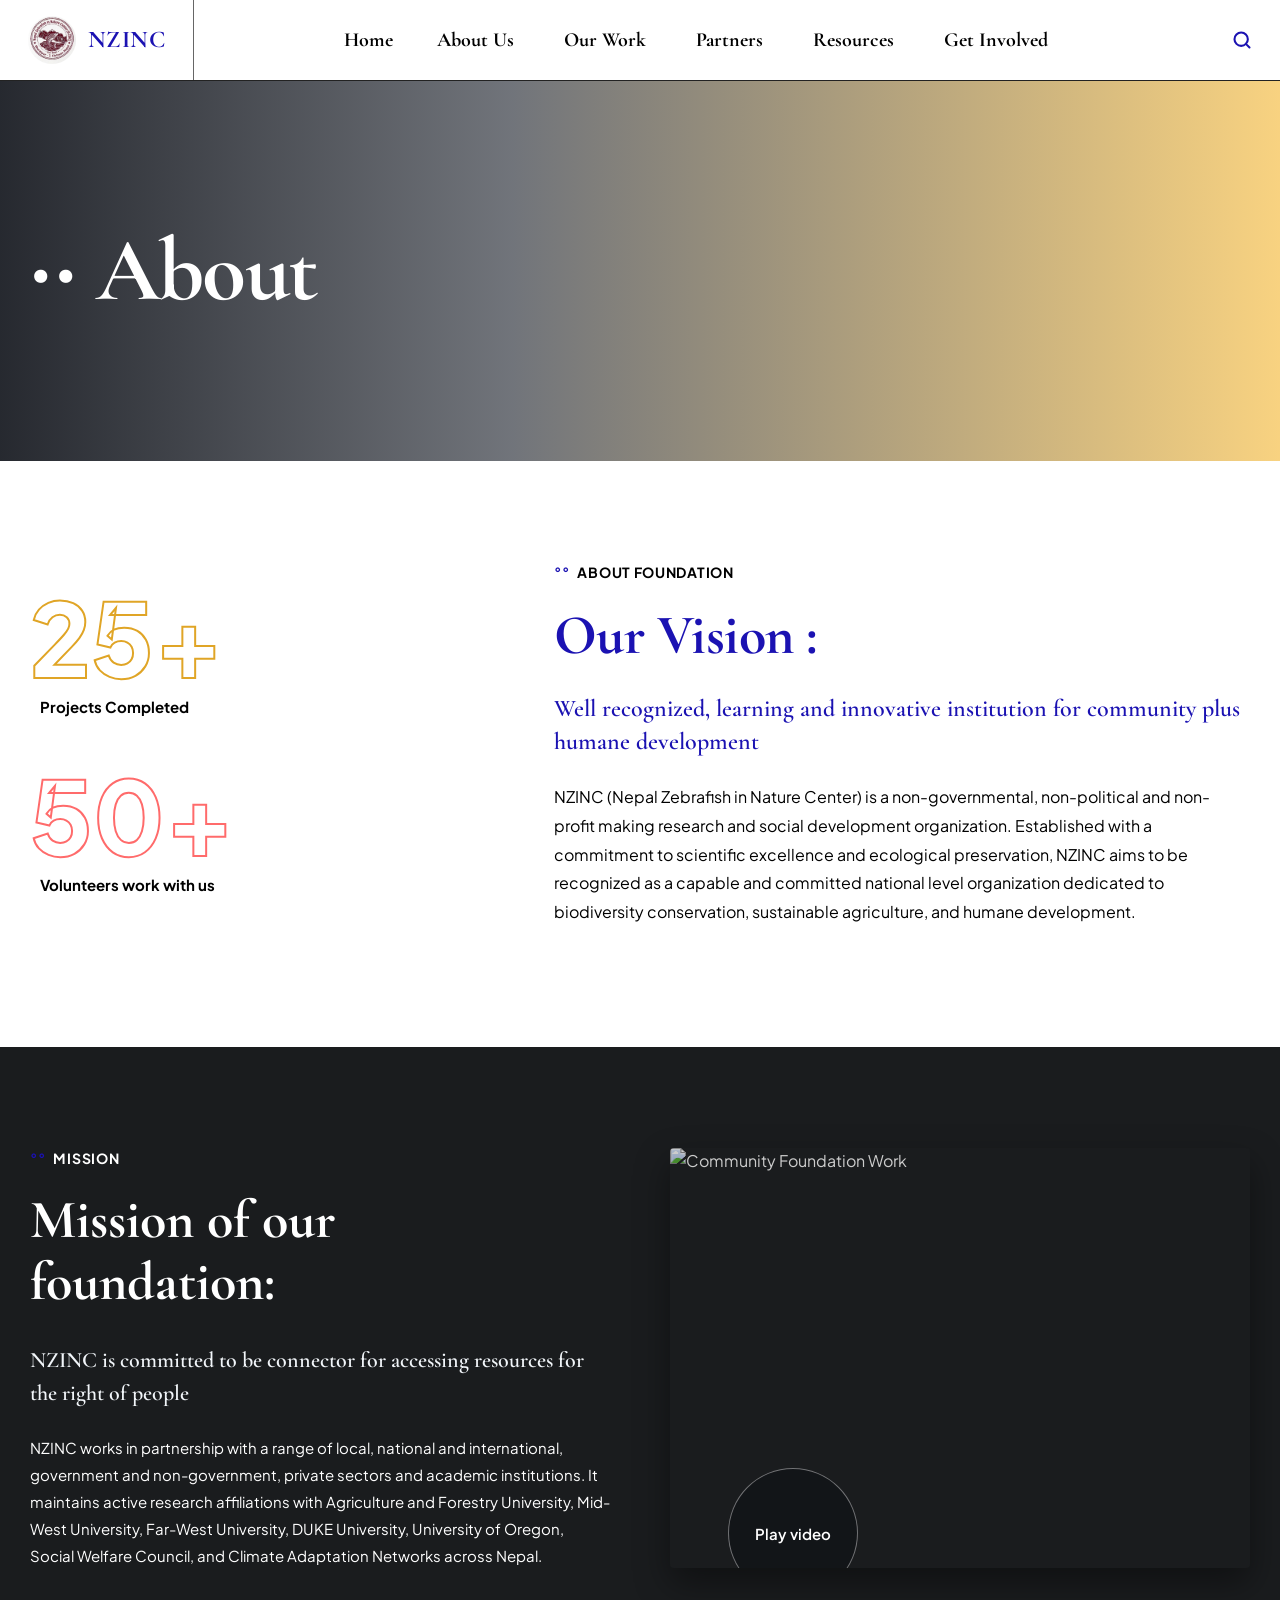
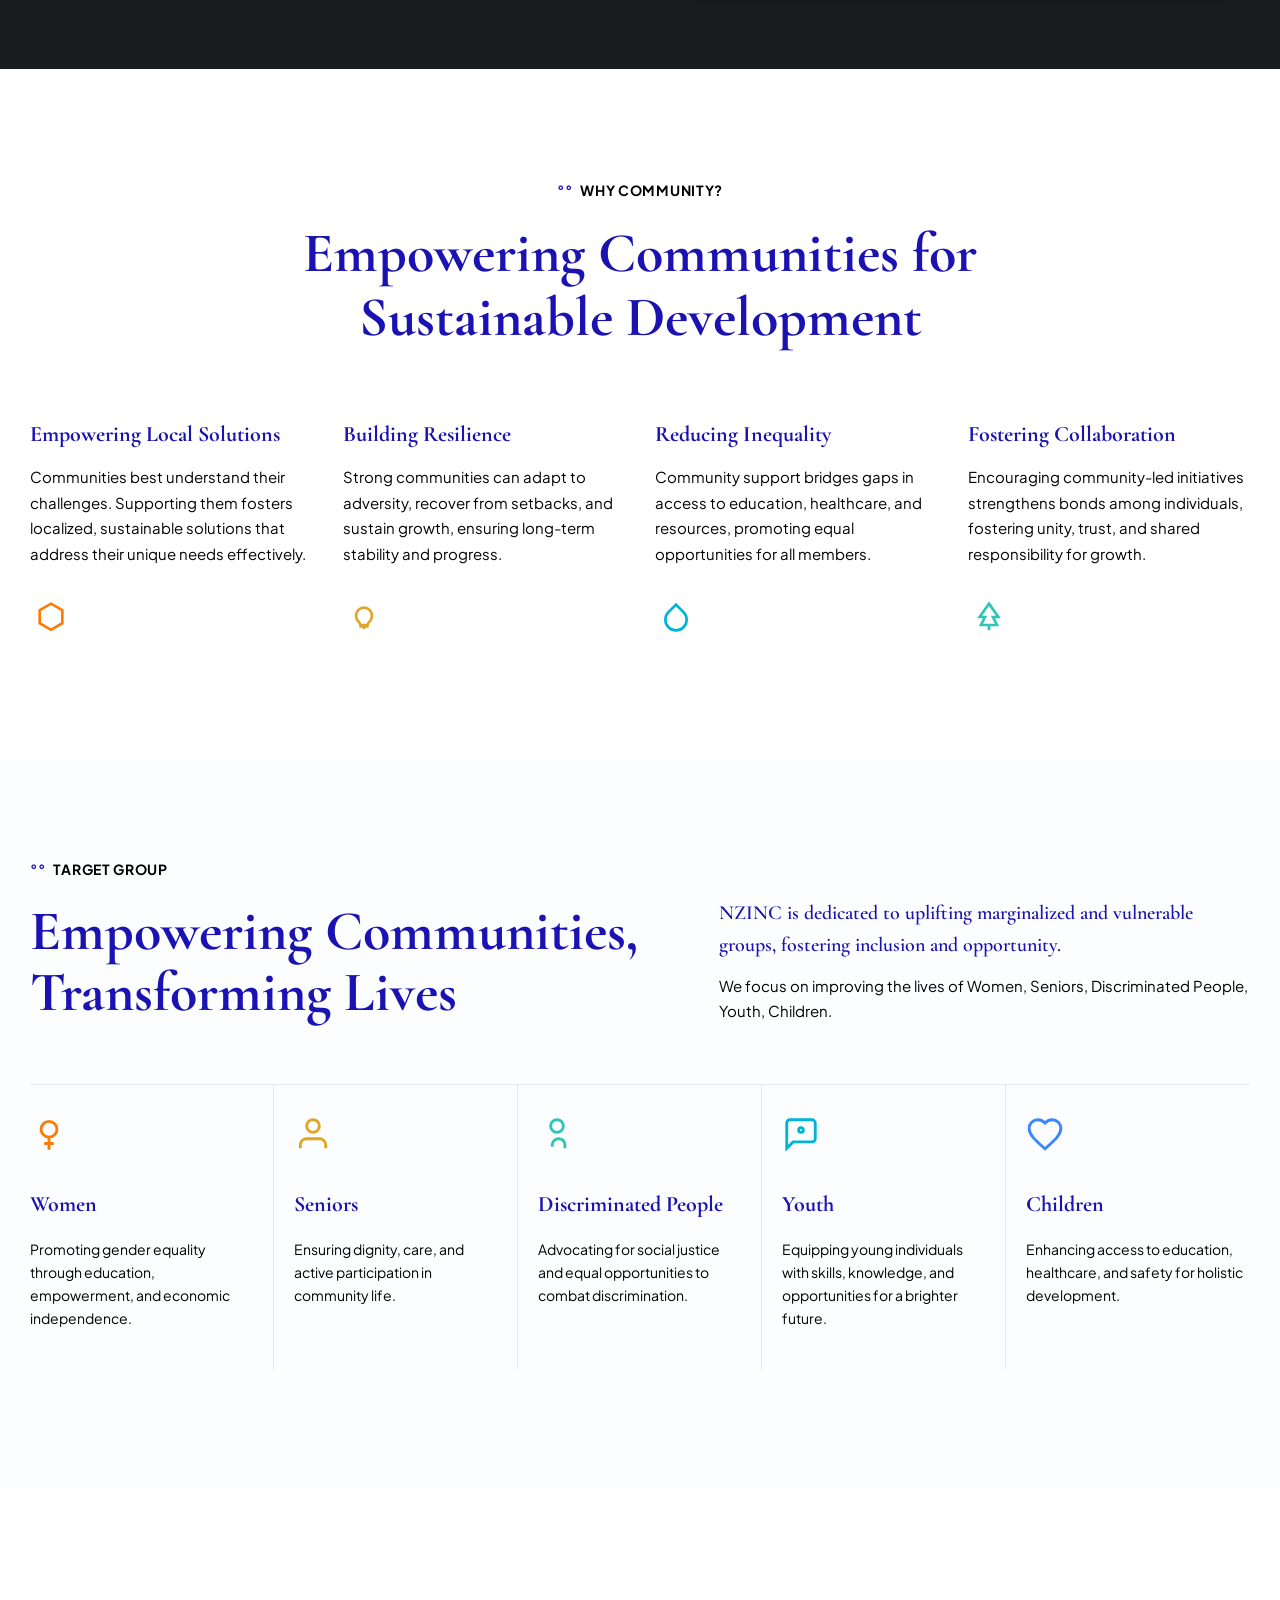
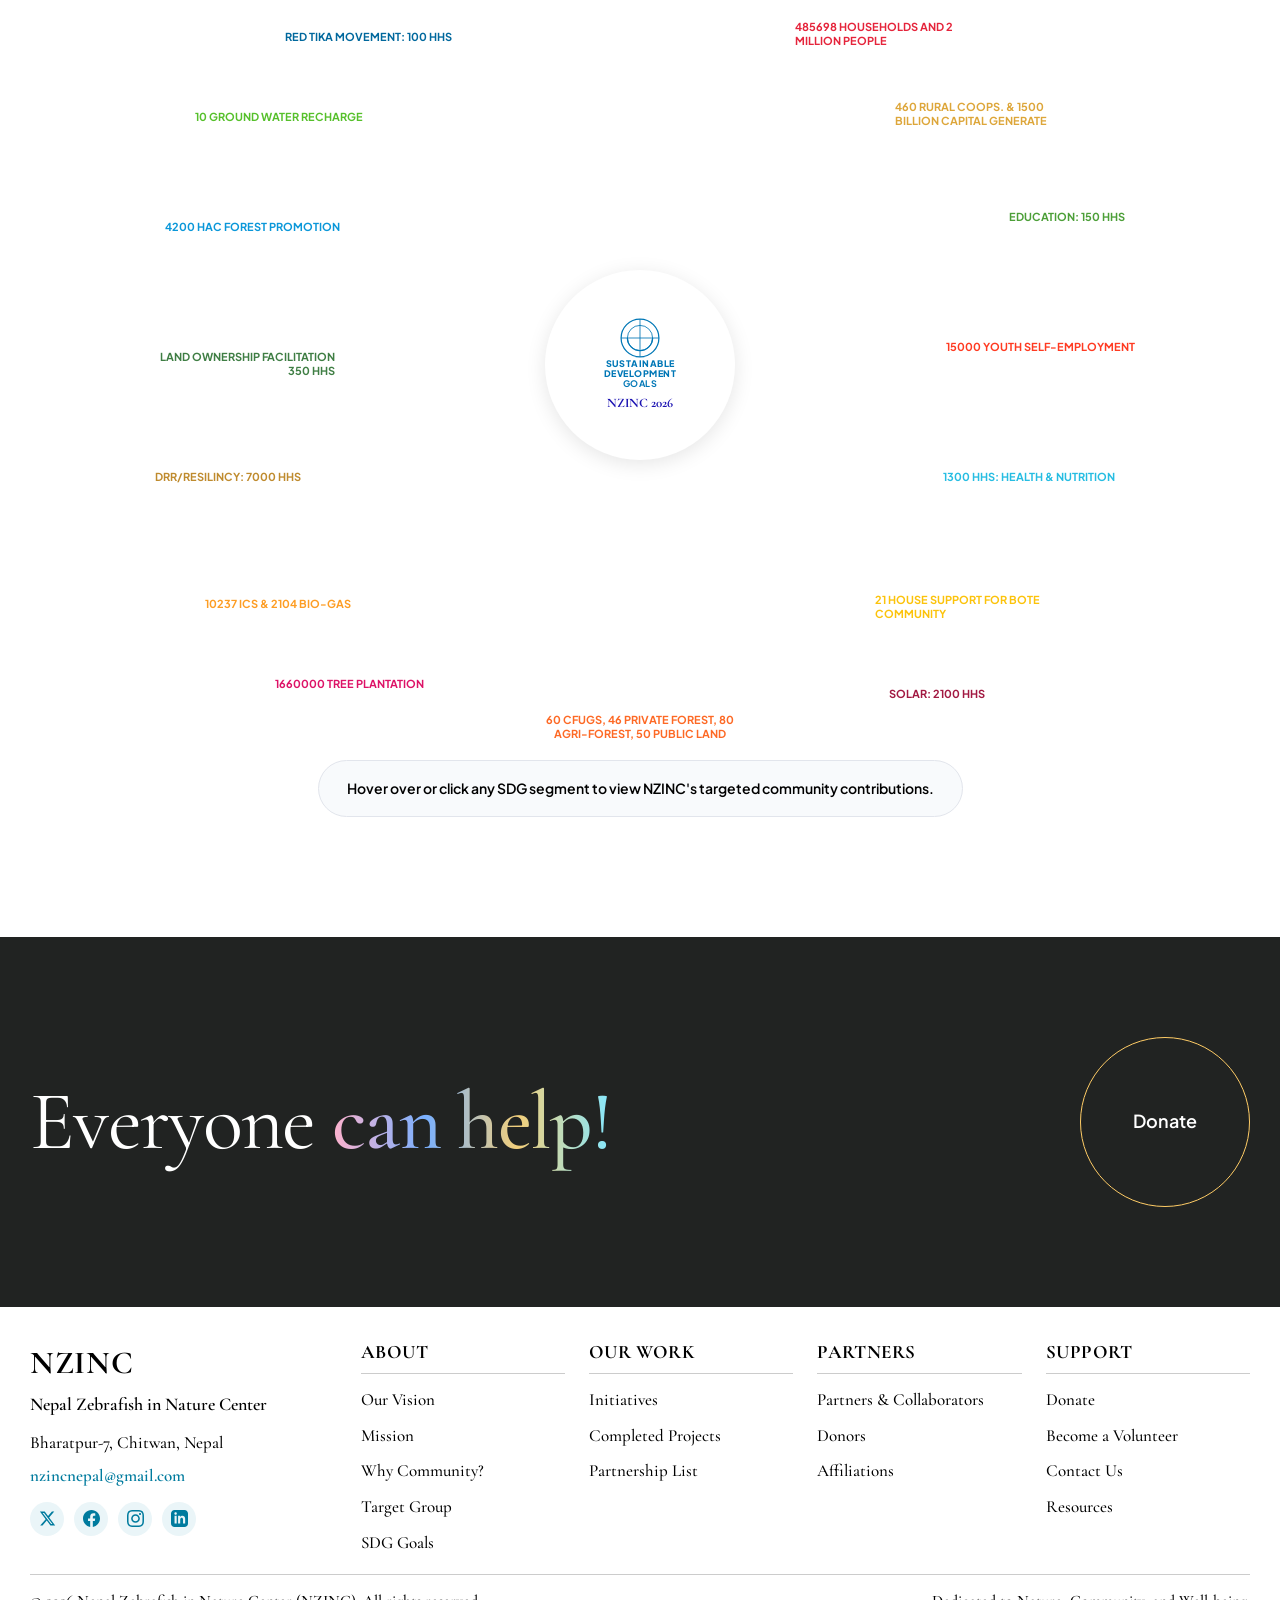
==== commit 483e1bb3: "Add files via upload" ====
--- a/about.html
+++ b/about.html
@@ -2,7 +2,7 @@
 <html lang="en">
 <head>
   <meta charset="UTF-8">
-  <meta name="viewport" content="width=device-width, initial-scale=1.0">
+  <meta name="viewport" content="width=1280">
   <meta name="description" content="About Nepal Zebrafish in Nature Center - Our Vision, Mission, Target Groups, and SDGs">
   <title>About Us - Nepal Zebrafish in Nature Center (NZINC)</title>
   
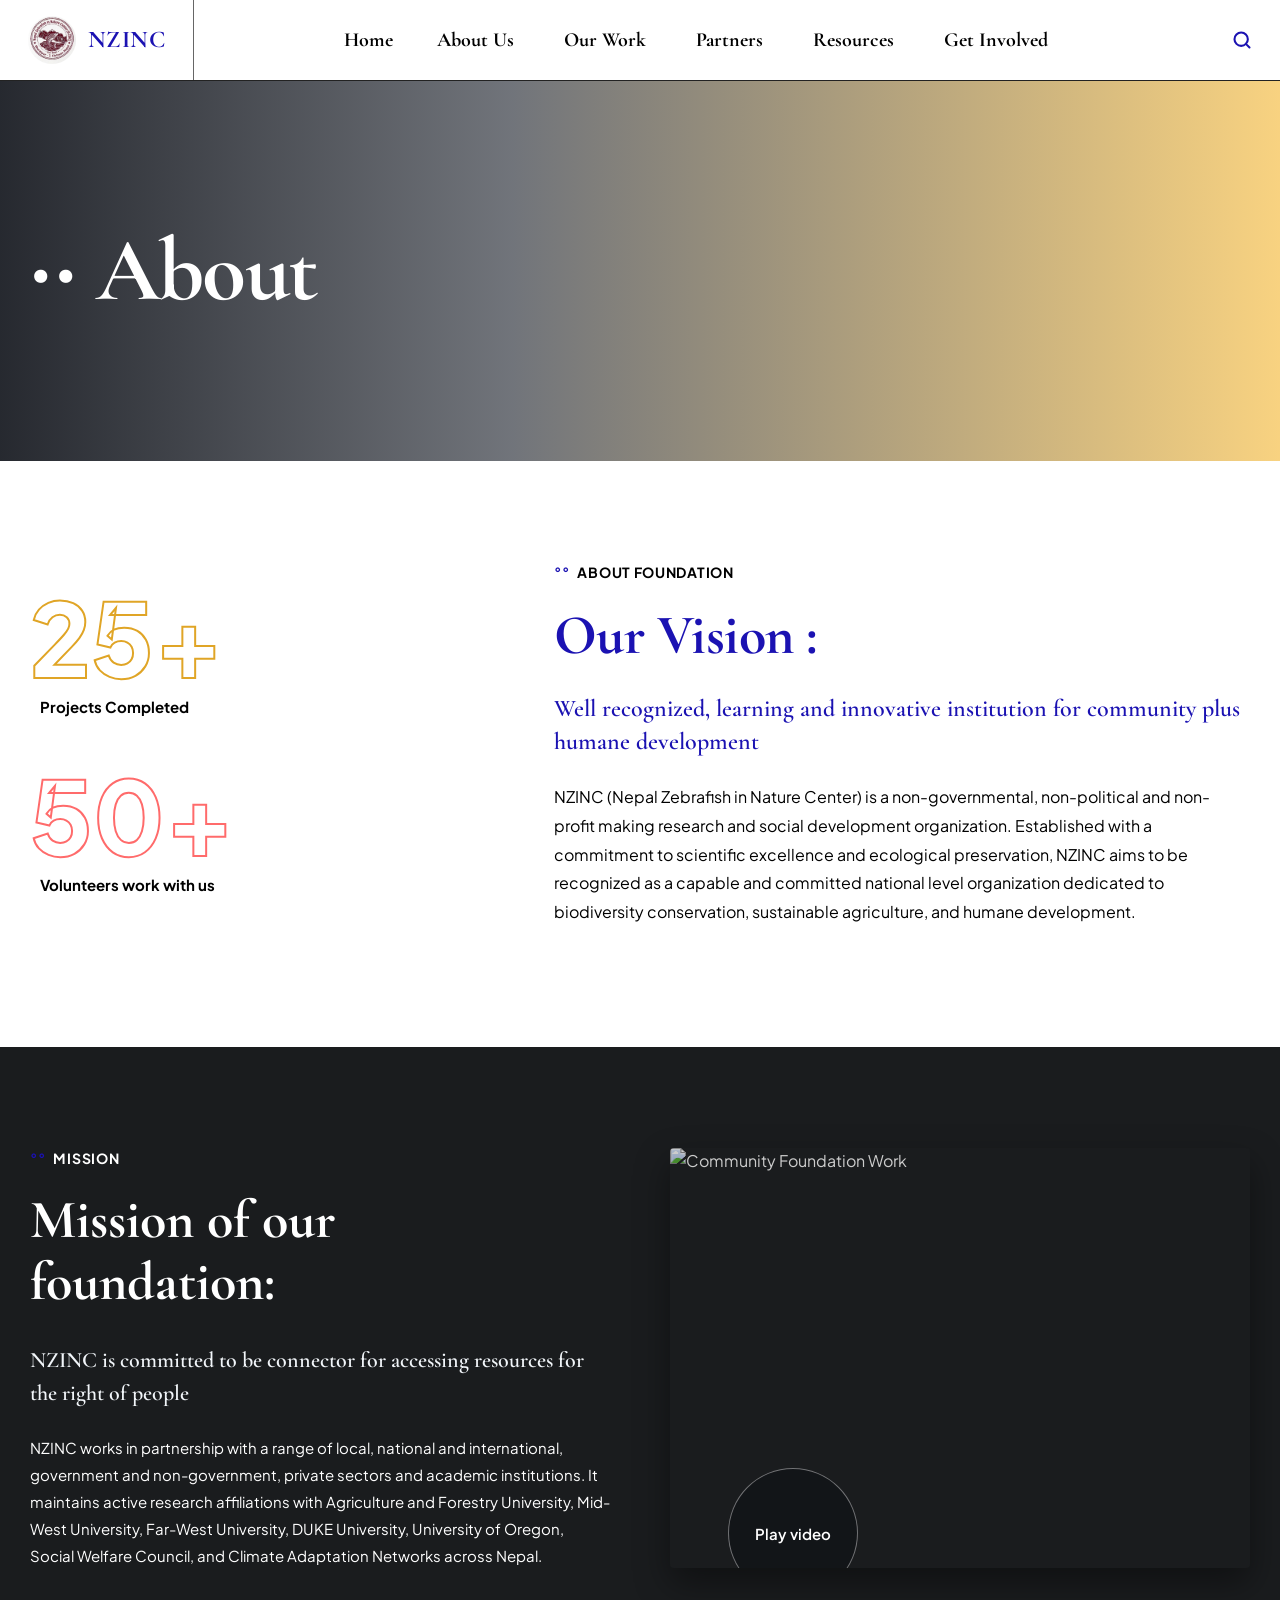
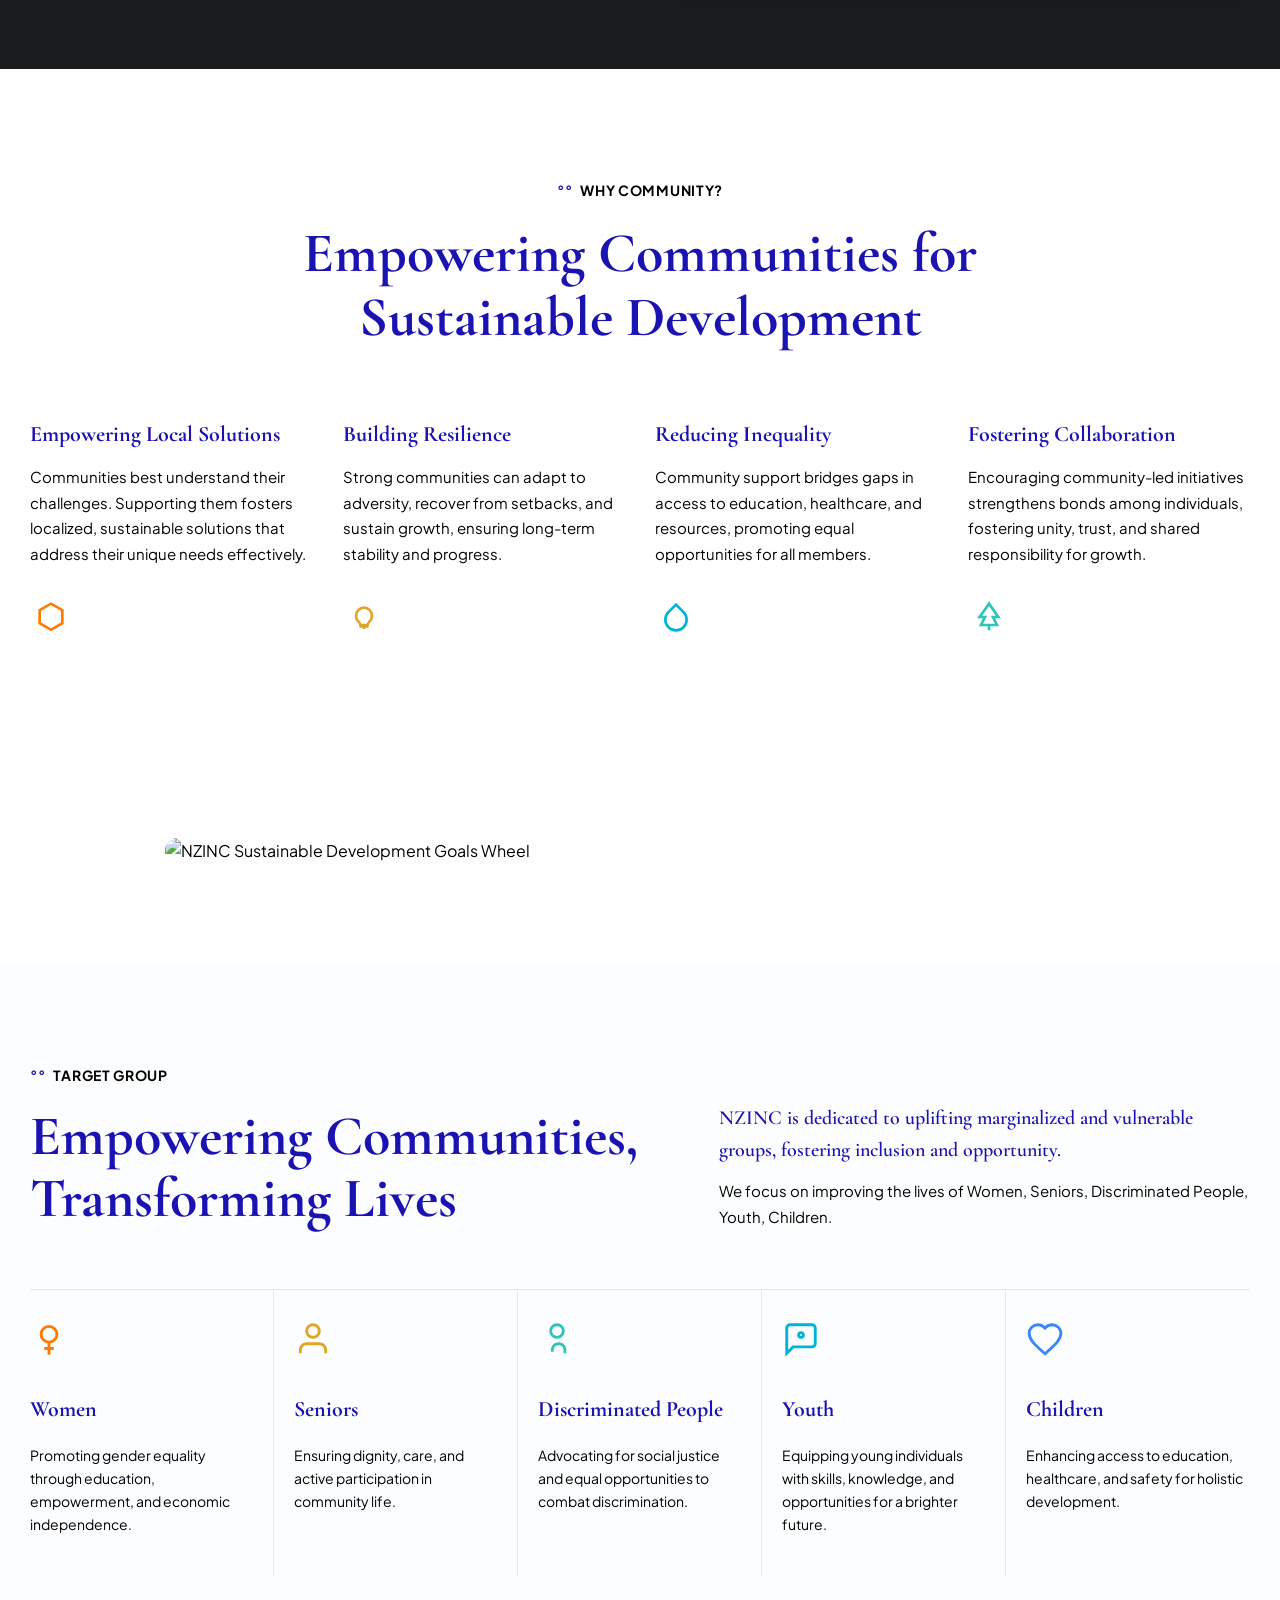
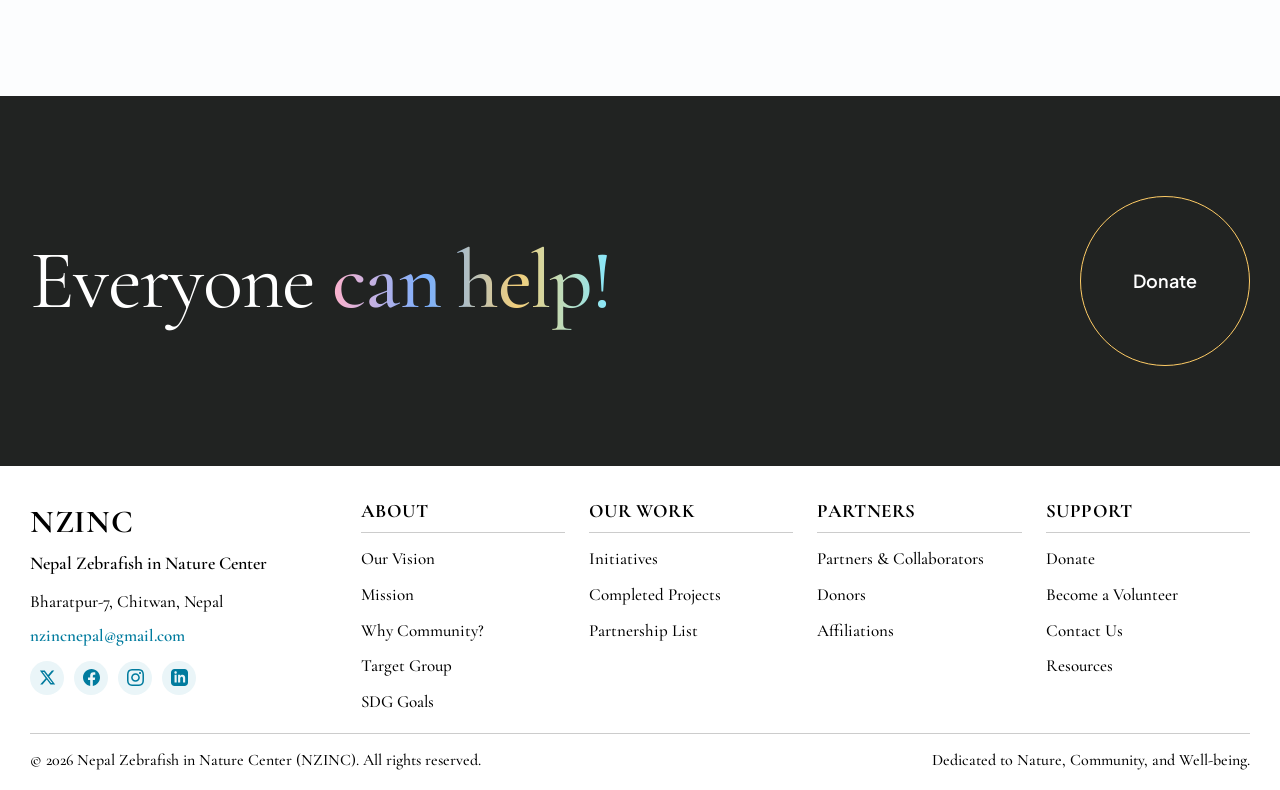
==== commit 1c3da351: "Add files via upload" ====
--- a/about.html
+++ b/about.html
@@ -606,130 +606,41 @@
     }
 
     /* ==========================================================================
-       SUSTAINABLE DEVELOPMENT GOALS (SDG) INTERACTIVE WHEEL SECTION
+       SUSTAINABLE DEVELOPMENT GOALS (SDG) IMAGE SECTION
        ========================================================================== */
     .sdg-section {
-      padding: 100px 0 120px;
+      padding: 80px 0 100px;
       background-color: #ffffff;
-      position: relative;
-      overflow: hidden;
+      display: flex;
+      justify-content: center;
+      align-items: center;
     }
 
     .sdg-container {
-      position: relative;
-      max-width: 1280px;
+      max-width: 1200px;
+      width: 100%;
       margin: 0 auto;
       display: flex;
-      flex-direction: column;
-      align-items: center;
-    }
-
-    .sdg-wheel-wrapper {
-      position: relative;
+      justify-content: center;
+      align-items: center;
+      padding: 0 20px;
+    }
+
+    .sdg-image-wrapper {
       width: 100%;
-      max-width: 1050px;
-      min-height: 750px;
-      display: flex;
-      align-items: center;
+      max-width: 950px;
+      display: flex;
       justify-content: center;
-    }
-
-    .sdg-svg {
-      width: 520px;
-      height: 520px;
-      transform: rotate(-90deg);
-    }
-
-    .sdg-segment {
-      cursor: pointer;
-      transition: transform 0.2s ease, opacity 0.2s ease;
-    }
-
-    .sdg-segment:hover {
-      opacity: 0.85;
-      filter: drop-shadow(0 0 6px rgba(0,0,0,0.3));
-    }
-
-    .sdg-center-badge {
-      position: absolute;
-      width: 190px;
-      height: 190px;
-      border-radius: 50%;
-      background: #ffffff;
-      box-shadow: 0 4px 20px rgba(0,0,0,0.1);
-      display: flex;
-      flex-direction: column;
-      align-items: center;
-      justify-content: center;
-      text-align: center;
-      z-index: 5;
-      padding: 10px;
-    }
-
-    .sdg-center-badge img {
-      width: 75px;
+      align-items: center;
+    }
+
+    .sdg-full-image {
+      width: 100%;
       height: auto;
-      margin-bottom: 4px;
-    }
-
-    .sdg-center-text {
-      font-family: var(--font-main);
-      font-size: 9px;
-      font-weight: 800;
-      color: #0077b6;
-      letter-spacing: 0.05em;
-      line-height: 1.1;
-      text-transform: uppercase;
-    }
-
-    .sdg-nzinc-sub {
-      font-family: var(--font-serif);
-      font-size: 13px;
-      font-weight: 700;
-      color: var(--primary-blue);
-      margin-top: 4px;
-    }
-
-    .sdg-callout {
-      position: absolute;
-      font-family: var(--font-main);
-      font-size: 11px;
-      font-weight: 700;
-      line-height: 1.25;
-      max-width: 190px;
-      display: flex;
-      align-items: center;
-      gap: 6px;
-      pointer-events: none;
-    }
-
-    .c-top-right-1 { top: 30px; right: 180px; color: #e5243b; text-align: left; }
-    .c-top-right-2 { top: 110px; right: 80px; color: #dda63a; text-align: left; }
-    .c-mid-right-1 { top: 220px; right: 40px; color: #4c9f38; text-align: left; }
-    .c-mid-right-2 { top: 350px; right: 30px; color: #ff3a21; text-align: left; }
-    .c-mid-right-3 { top: 480px; right: 50px; color: #26bde2; text-align: left; }
-    .c-bot-right-1 { bottom: 120px; right: 100px; color: #fcc30b; text-align: left; }
-    .c-bot-right-2 { bottom: 40px; right: 180px; color: #a21942; text-align: left; }
-    .c-bottom-center { bottom: 0px; left: 50%; transform: translateX(-50%); color: #fd6925; text-align: center; }
-    .c-bot-left-1 { bottom: 50px; left: 160px; color: #dd1367; text-align: right; }
-    .c-bot-left-2 { bottom: 130px; left: 90px; color: #fd9d24; text-align: right; }
-    .c-mid-left-1 { top: 480px; left: 40px; color: #bf8b2e; text-align: right; }
-    .c-mid-left-2 { top: 360px; left: 30px; color: #3f7e44; text-align: right; }
-    .c-mid-left-3 { top: 230px; left: 50px; color: #0a97d9; text-align: right; }
-    .c-top-left-1 { top: 120px; left: 80px; color: #56c02b; text-align: right; }
-    .c-top-left-2 { top: 40px; left: 170px; color: #00689d; text-align: right; }
-
-    .sdg-info-box {
-      margin-top: 20px;
-      padding: 16px 28px;
-      background: #f8fafc;
-      border-radius: 30px;
-      border: 1px solid var(--border-color);
-      font-family: var(--font-main);
-      font-size: 14px;
-      color: #000000;
-      font-weight: 600;
-      text-align: center;
+      max-width: 100%;
+      object-fit: contain;
+      filter: drop-shadow(0 10px 25px rgba(0, 0, 0, 0.08));
+      border-radius: 12px;
     }
 
     /* ==========================================================================
@@ -1023,6 +934,23 @@
       .footer-bottom-bar { flex-direction: column; text-align: center; gap: 15px; }
       .donate-oval-btn { width: 140px; height: 140px; font-size: 18px; }
     }
+  
+    /* Touch/mobile devices: bigger navigation bar (desktop/laptop unchanged) */
+    @media (hover: none) and (pointer: coarse) {
+      html, body { overflow-x: hidden; }
+      .header-inner { height: 110px; }
+      .brand-section { padding: 0 24px; gap: 14px; flex-shrink: 0; white-space: nowrap; }
+      .brand-logo-wrap { gap: 14px; }
+      .brand-duke-logo { width: 64px; height: 64px; flex-shrink: 0; }
+      .brand-title { font-size: 34px; }
+      .nav-links { gap: 30px; flex-wrap: nowrap; min-width: 0; }
+      .nav-item > a { font-size: 26px; gap: 8px; white-space: nowrap; }
+      .nav-item > a span.arrow { font-size: 13px; }
+      .dropdown-menu { min-width: 260px; padding: 28px 30px; gap: 20px; }
+      .dropdown-menu a { font-size: 24px; }
+      .header-right { padding: 0 28px; flex-shrink: 0; }
+      .nav-search-btn svg { width: 32px; height: 32px; }
+    }
   </style>
 </head>
 <body>
@@ -1247,7 +1175,16 @@
         </div>
       </div>
     </section>
-
+   <!-- ==========================================================================
+       SUSTAINABLE DEVELOPMENT GOALS (SDG) IMAGE SECTION
+       ========================================================================== -->
+    <section class="sdg-section" id="sdgs">
+      <div class="container sdg-container">
+        <div class="sdg-image-wrapper">
+          <img src="Image/NZINCSDG.png" alt="NZINC Sustainable Development Goals Wheel" class="sdg-full-image">
+        </div>
+      </div>
+    </section>
     <!-- ==========================================================================
        TARGET GROUP SECTION
        ========================================================================== -->
@@ -1332,49 +1269,7 @@
       </div>
     </section>
 
-    <!-- ==========================================================================
-       SUSTAINABLE DEVELOPMENT GOALS (SDG) INTERACTIVE WHEEL SECTION
-       ========================================================================== -->
-    <section class="sdg-section" id="sdgs">
-      <div class="container sdg-container">
-        
-        <div class="sdg-wheel-wrapper">
-          <div class="sdg-center-badge">
-            <svg width="42" height="42" viewBox="0 0 100 100" fill="#0077b6">
-              <circle cx="50" cy="50" r="45" fill="none" stroke="#0077b6" stroke-width="3"/>
-              <circle cx="50" cy="50" r="30" fill="none" stroke="#0077b6" stroke-width="2"/>
-              <line x1="50" y1="5" x2="50" y2="95" stroke="#0077b6" stroke-width="2"/>
-              <line x1="5" y1="50" x2="95" y2="50" stroke="#0077b6" stroke-width="2"/>
-              <path d="M 20 50 A 30 30 0 0 0 80 50" fill="none" stroke="#0077b6" stroke-width="3"/>
-            </svg>
-            <div class="sdg-center-text">SUSTAINABLE<br>DEVELOPMENT<br><strong>GOALS</strong></div>
-            <div class="sdg-nzinc-sub">NZINC 2026</div>
-          </div>
-
-          <svg class="sdg-svg" viewBox="0 0 500 500" id="sdgWheel"></svg>
-
-          <div class="sdg-callout c-top-right-1">485698 HOUSEHOLDS AND 2 MILLION PEOPLE</div>
-          <div class="sdg-callout c-top-right-2">460 RURAL COOPS. &amp; 1500 BILLION CAPITAL GENERATE</div>
-          <div class="sdg-callout c-mid-right-1">EDUCATION: 150 HHS</div>
-          <div class="sdg-callout c-mid-right-2">15000 YOUTH SELF-EMPLOYMENT</div>
-          <div class="sdg-callout c-mid-right-3">1300 HHS: HEALTH &amp; NUTRITION</div>
-          <div class="sdg-callout c-bot-right-1">21 HOUSE SUPPORT FOR BOTE COMMUNITY</div>
-          <div class="sdg-callout c-bot-right-2">SOLAR: 2100 HHS</div>
-          <div class="sdg-callout c-bottom-center">60 CFUGS, 46 PRIVATE FOREST, 80 AGRI-FOREST, 50 PUBLIC LAND</div>
-          <div class="sdg-callout c-bot-left-1">1660000 TREE PLANTATION</div>
-          <div class="sdg-callout c-bot-left-2">10237 ICS &amp; 2104 BIO-GAS</div>
-          <div class="sdg-callout c-mid-left-1">DRR/RESILINCY: 7000 HHS</div>
-          <div class="sdg-callout c-mid-left-2">LAND OWNERSHIP FACILITATION 350 HHS</div>
-          <div class="sdg-callout c-mid-left-3">4200 HAC FOREST PROMOTION</div>
-          <div class="sdg-callout c-top-left-1">10 GROUND WATER RECHARGE</div>
-          <div class="sdg-callout c-top-left-2">RED TIKA MOVEMENT: 100 HHS</div>
-        </div>
-
-        <div class="sdg-info-box" id="sdgInfoBox">
-          Hover over or click any SDG segment to view NZINC's targeted community contributions.
-        </div>
-      </div>
-    </section>
+ 
 
     <!-- ==========================================================================
        SUPPORT / CONTRIBUTE / DONATE BANNER
@@ -1496,4 +1391,4 @@
     });
   </script>
 </body>
-</html>
+</html>
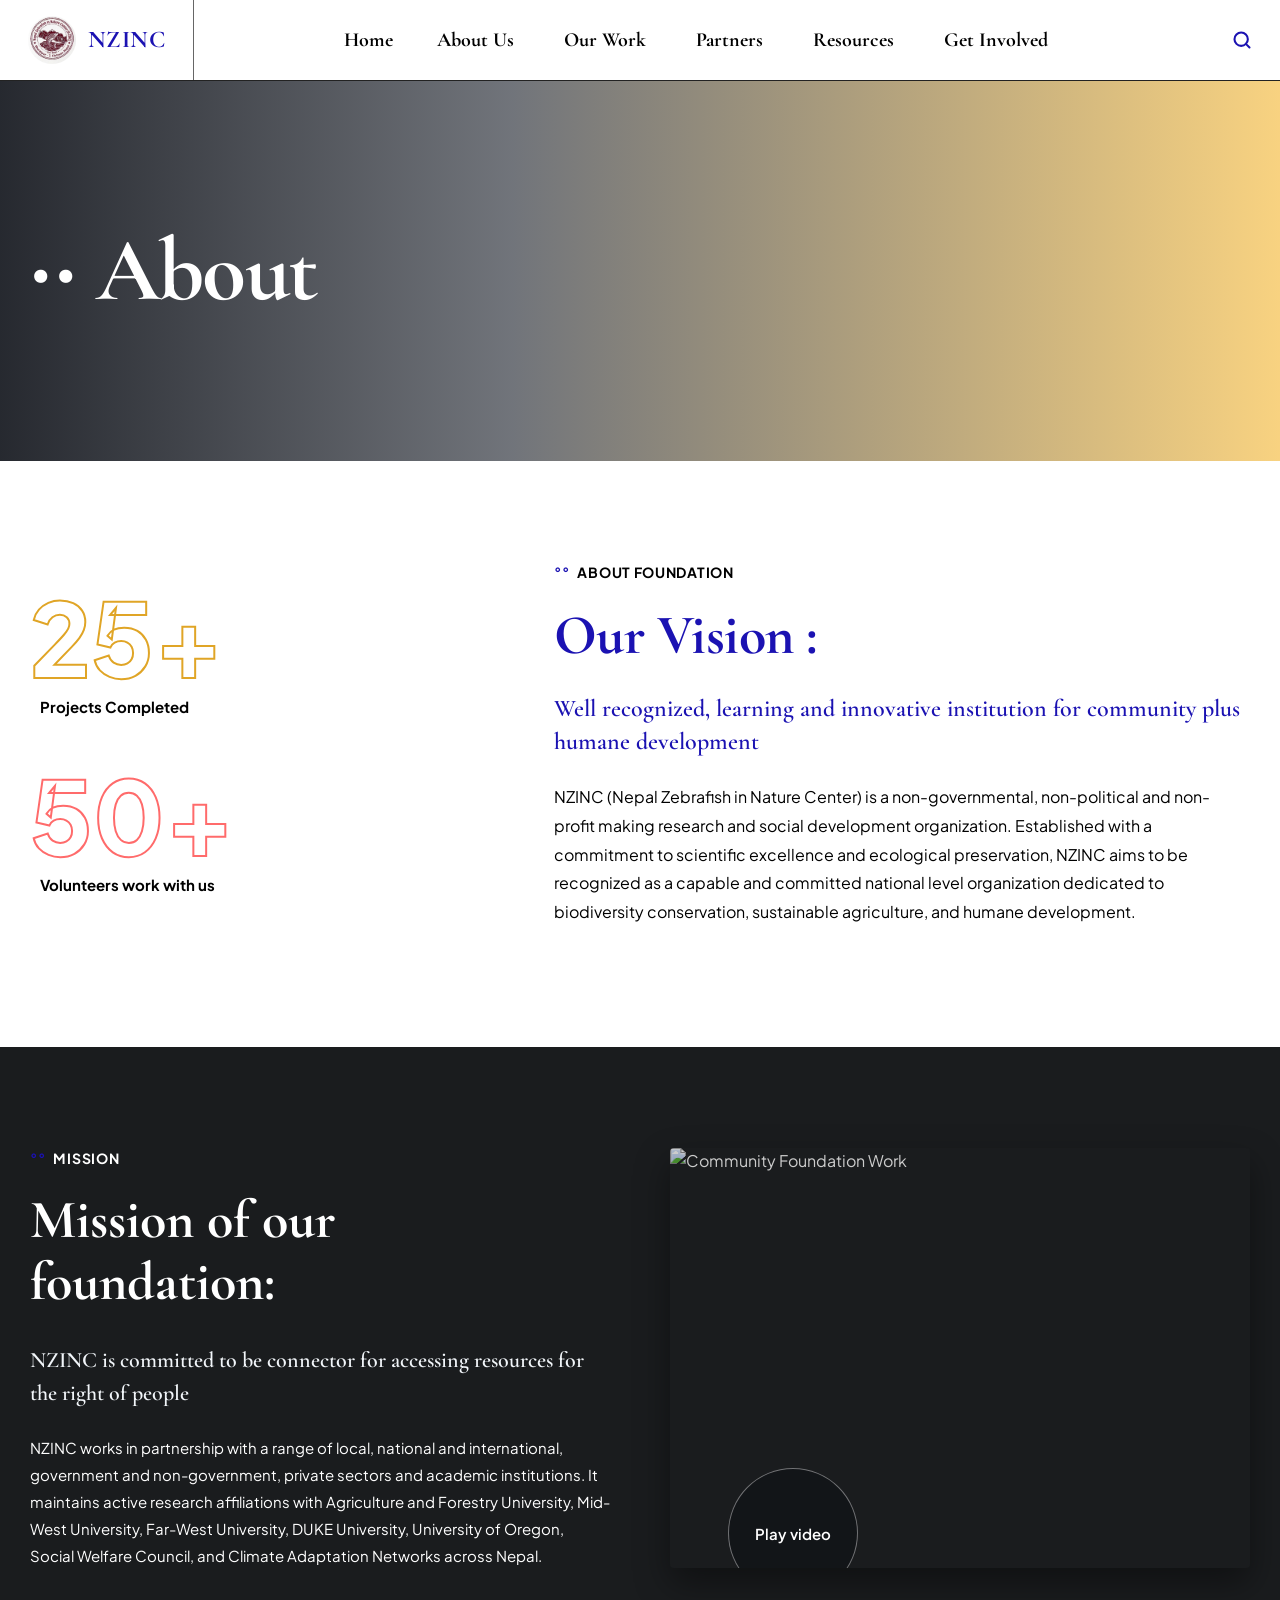
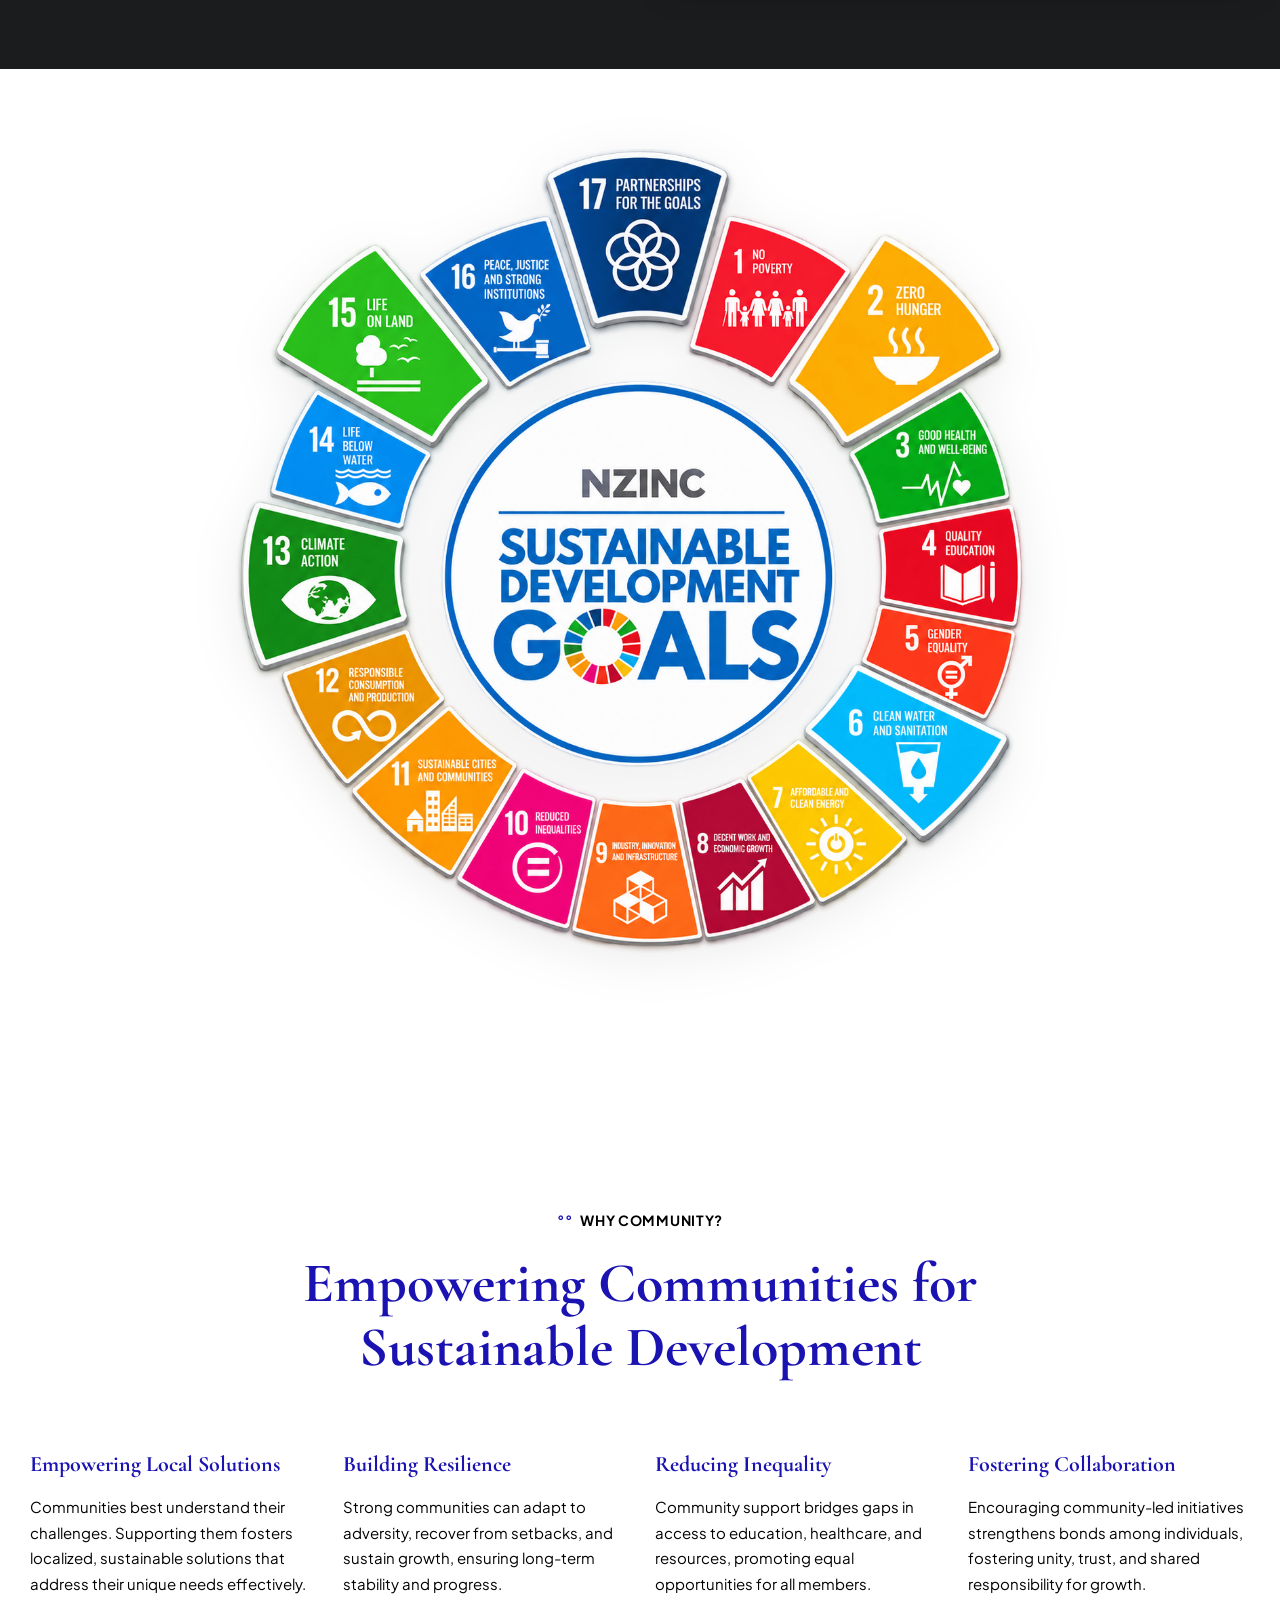
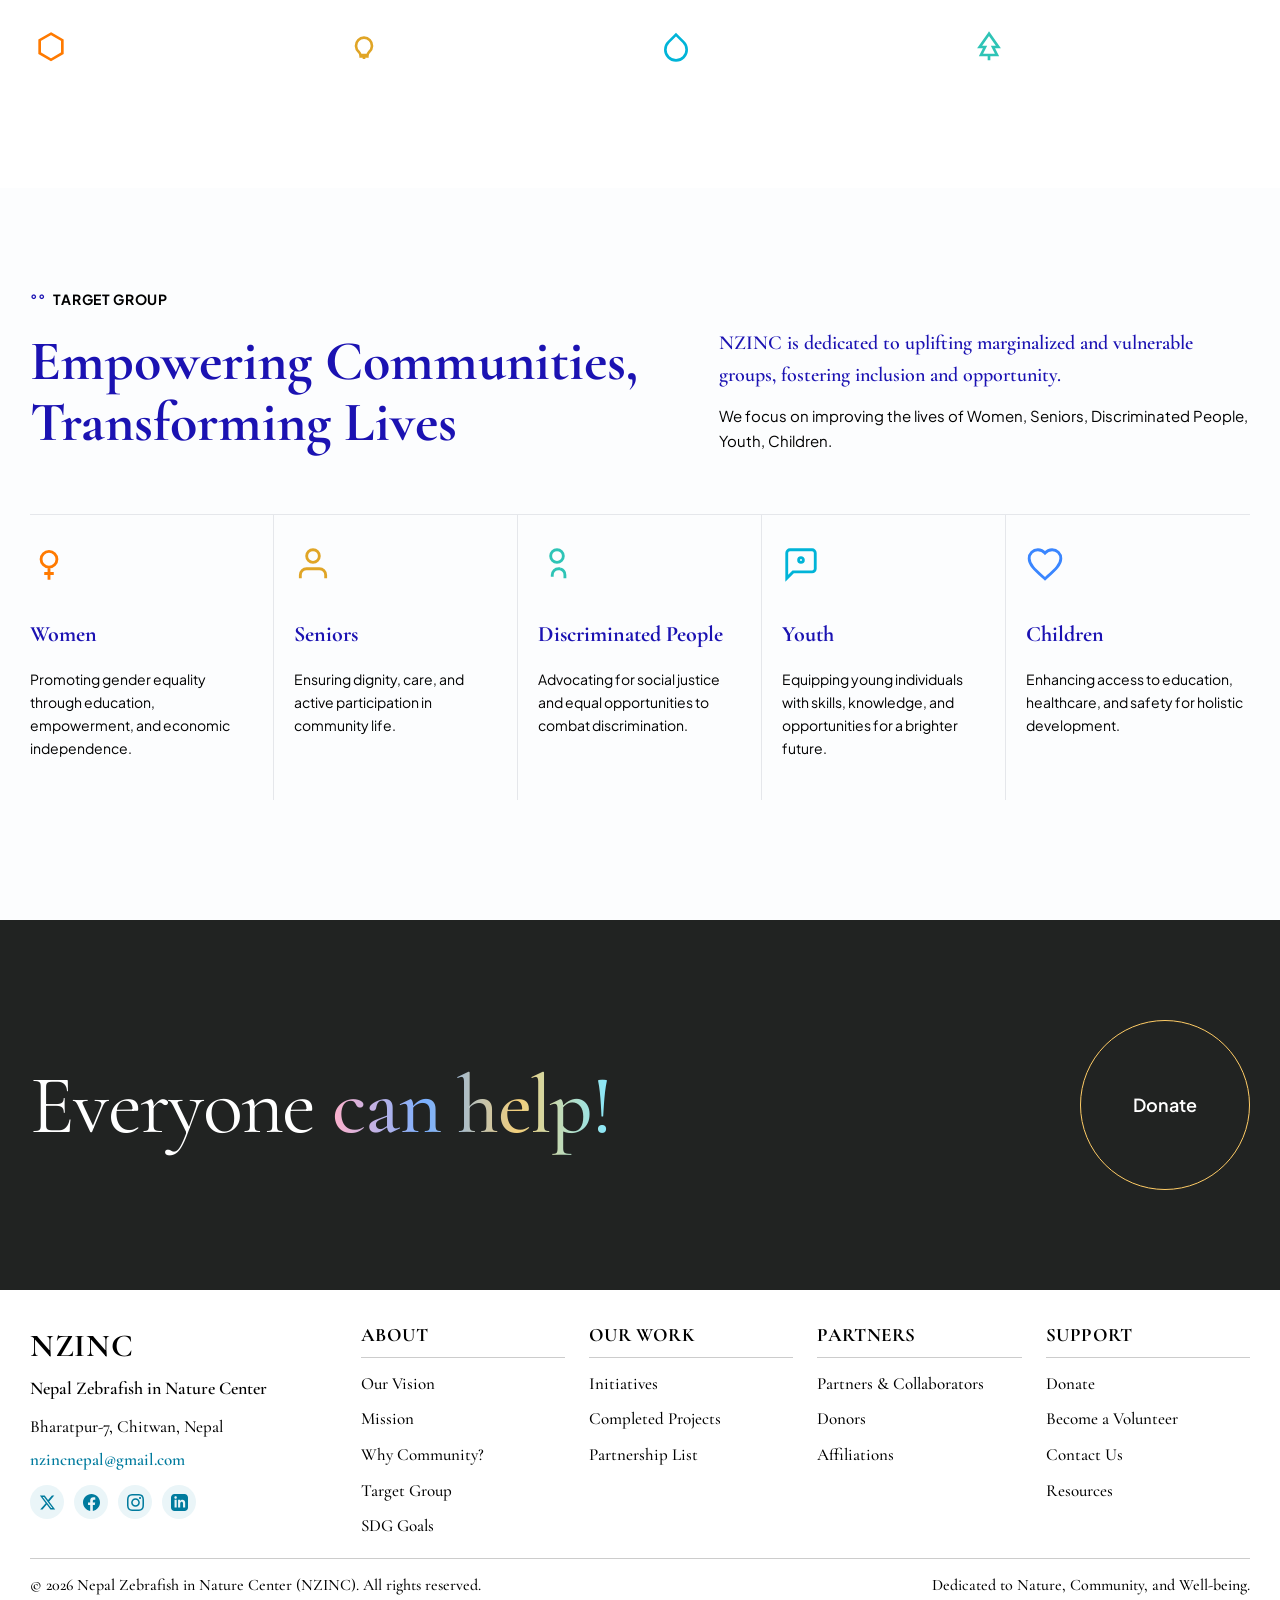
==== commit 925ea276: "Update about.html" ====
--- a/about.html
+++ b/about.html
@@ -617,7 +617,7 @@
     }
 
     .sdg-container {
-      max-width: 1200px;
+      max-width: 1000px;
       width: 100%;
       margin: 0 auto;
       display: flex;
@@ -628,7 +628,7 @@
 
     .sdg-image-wrapper {
       width: 100%;
-      max-width: 950px;
+      max-width: 850px;
       display: flex;
       justify-content: center;
       align-items: center;
@@ -1106,6 +1106,17 @@
       </div>
     </section>
 
+       <!-- ==========================================================================
+       SUSTAINABLE DEVELOPMENT GOALS (SDG) IMAGE SECTION
+       ========================================================================== -->
+    <section class="sdg-section" id="sdgs">
+      <div class="container sdg-container">
+        <div class="sdg-image-wrapper">
+          <img src="Image/NZINCSDG.png" alt="NZINC Sustainable Development Goals Wheel" class="sdg-full-image">
+        </div>
+      </div>
+    </section>
+
     <!-- ==========================================================================
        WHY COMMUNITY SECTION
        ========================================================================== -->
@@ -1175,16 +1186,7 @@
         </div>
       </div>
     </section>
-   <!-- ==========================================================================
-       SUSTAINABLE DEVELOPMENT GOALS (SDG) IMAGE SECTION
-       ========================================================================== -->
-    <section class="sdg-section" id="sdgs">
-      <div class="container sdg-container">
-        <div class="sdg-image-wrapper">
-          <img src="Image/NZINCSDG.png" alt="NZINC Sustainable Development Goals Wheel" class="sdg-full-image">
-        </div>
-      </div>
-    </section>
+
     <!-- ==========================================================================
        TARGET GROUP SECTION
        ========================================================================== -->
@@ -1391,4 +1393,4 @@
     });
   </script>
 </body>
-</html>+</html>
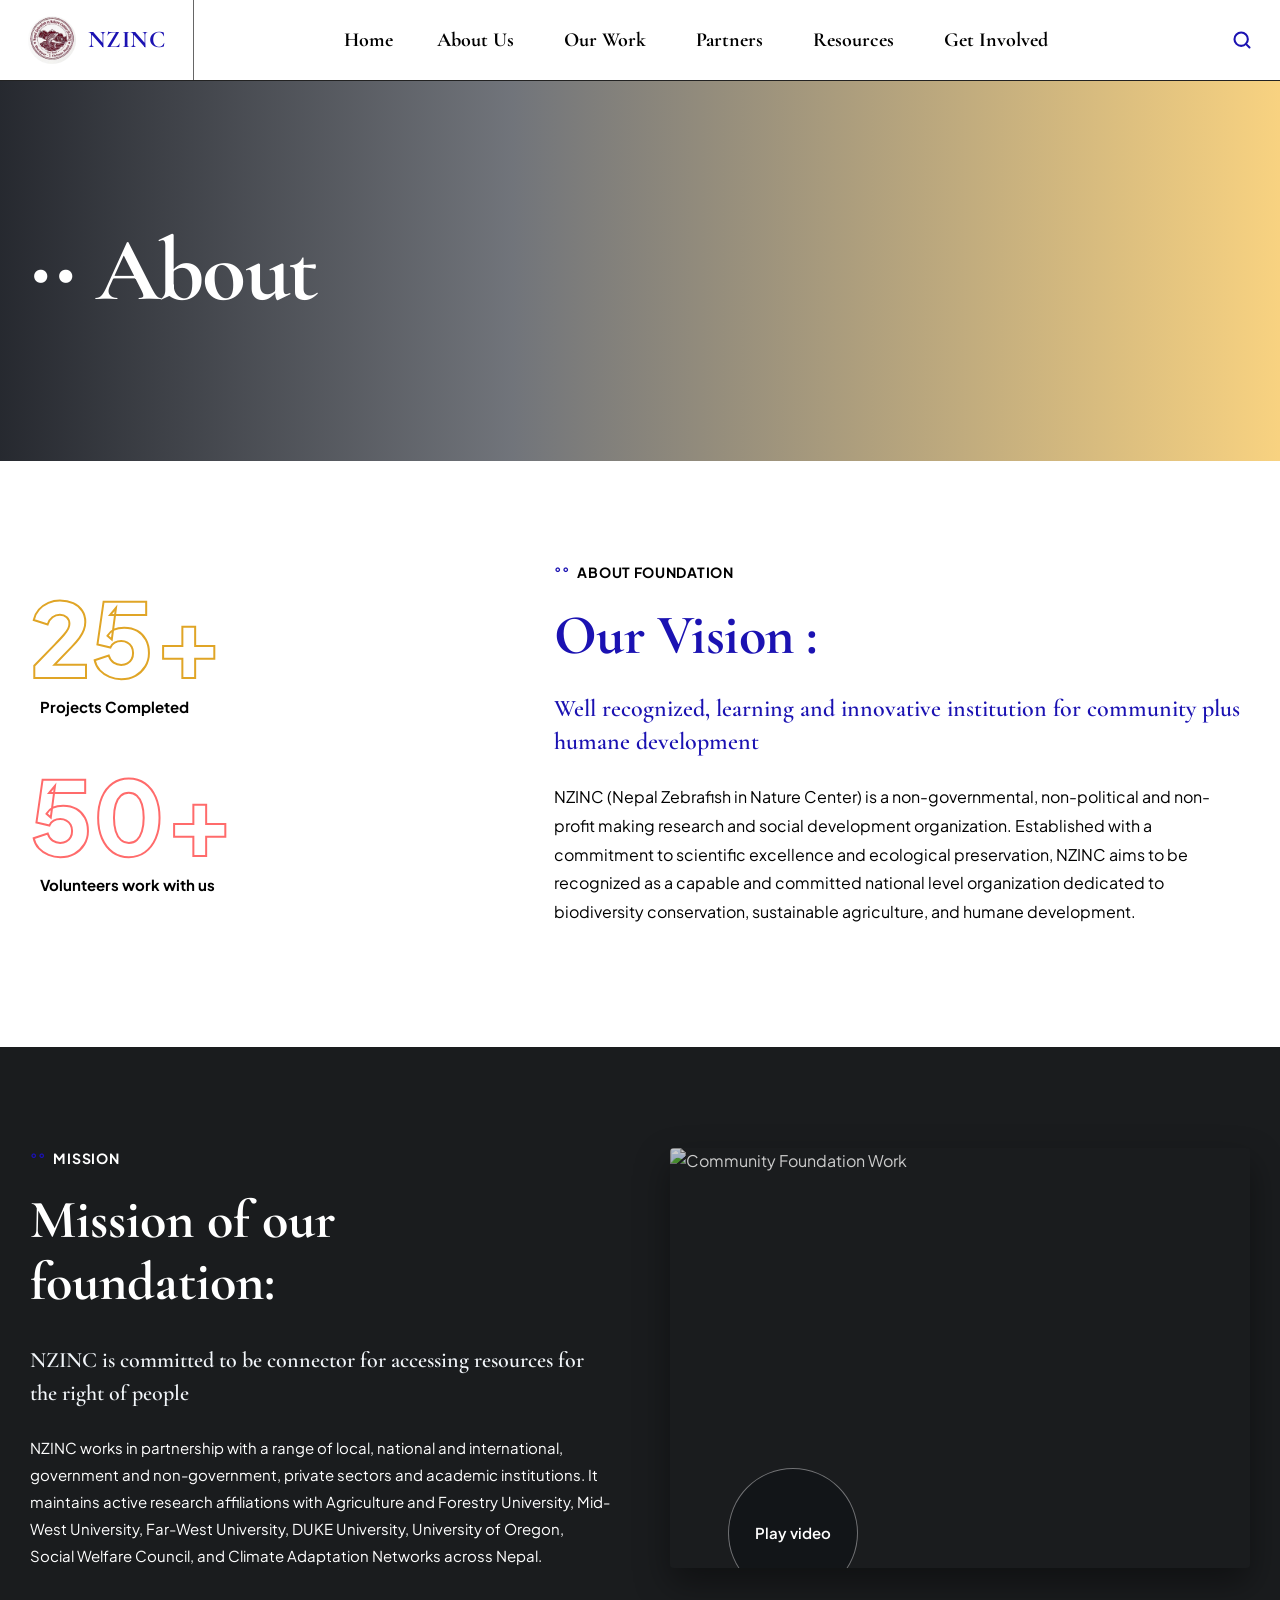
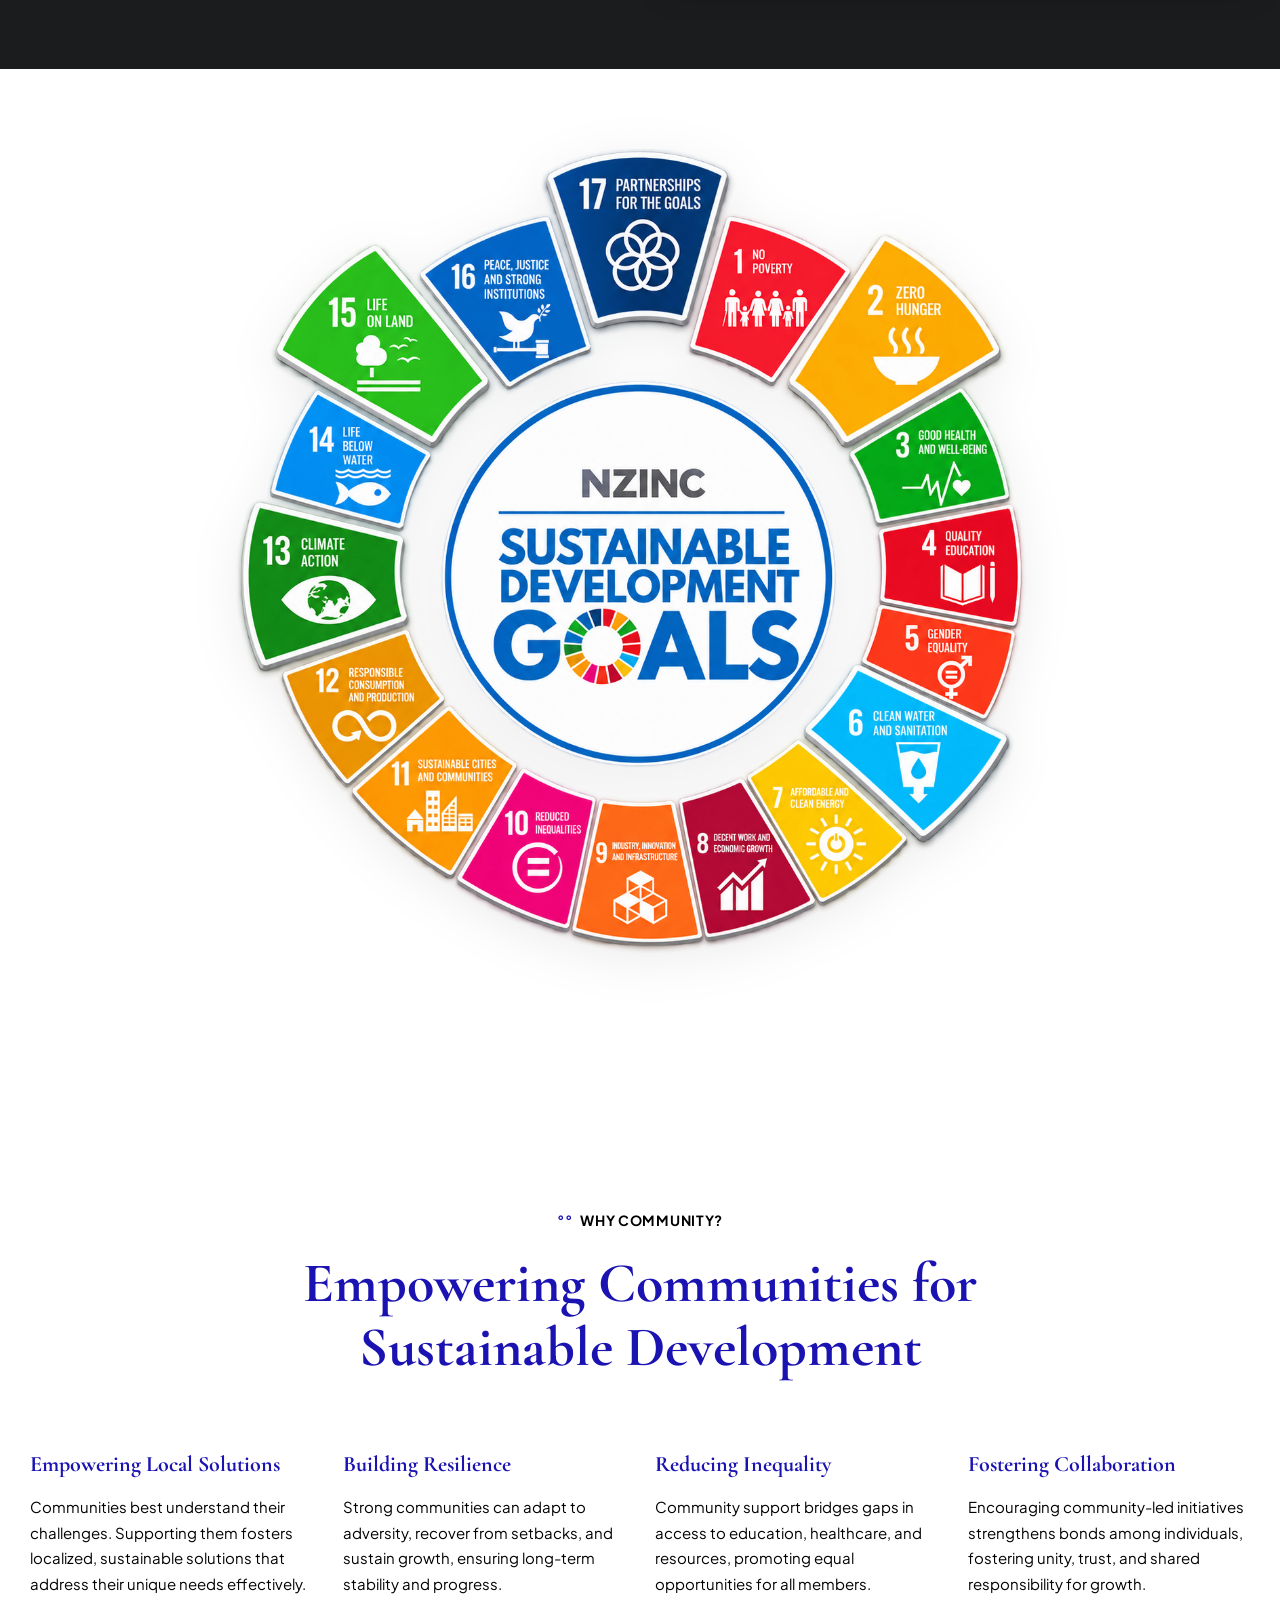
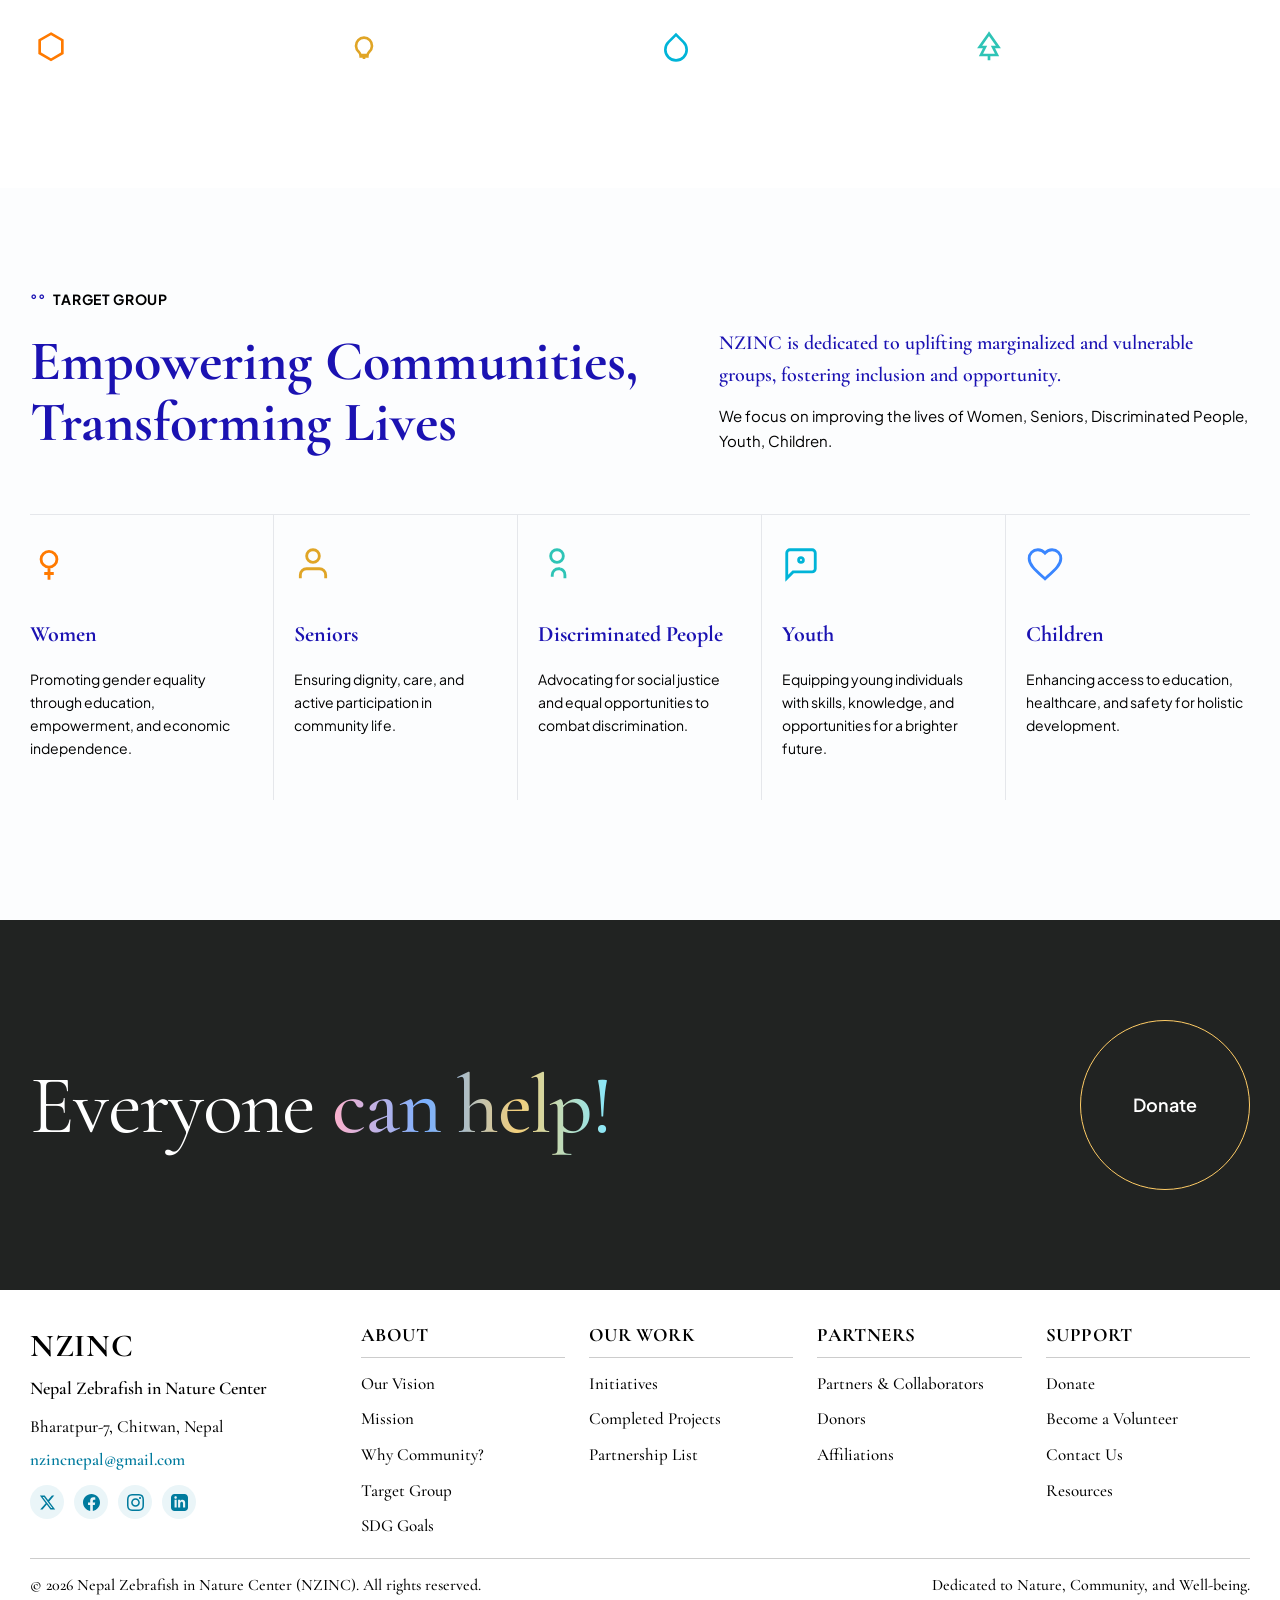
==== commit 9c2d25ca: "Add files via upload" ====
--- a/about.html
+++ b/about.html
@@ -2,7 +2,7 @@
 <html lang="en">
 <head>
   <meta charset="UTF-8">
-  <meta name="viewport" content="width=1280">
+  <meta name="viewport" content="width=device-width, initial-scale=1.0">
   <meta name="description" content="About Nepal Zebrafish in Nature Center - Our Vision, Mission, Target Groups, and SDGs">
   <title>About Us - Nepal Zebrafish in Nature Center (NZINC)</title>
   
@@ -935,23 +935,70 @@
       .donate-oval-btn { width: 140px; height: 140px; font-size: 18px; }
     }
   
-    /* Touch/mobile devices: bigger navigation bar (desktop/laptop unchanged) */
-    @media (hover: none) and (pointer: coarse) {
-      html, body { overflow-x: hidden; }
-      .header-inner { height: 110px; }
-      .brand-section { padding: 0 24px; gap: 14px; flex-shrink: 0; white-space: nowrap; }
-      .brand-logo-wrap { gap: 14px; }
-      .brand-duke-logo { width: 64px; height: 64px; flex-shrink: 0; }
-      .brand-title { font-size: 34px; }
-      .nav-links { gap: 30px; flex-wrap: nowrap; min-width: 0; }
-      .nav-item > a { font-size: 26px; gap: 8px; white-space: nowrap; }
-      .nav-item > a span.arrow { font-size: 13px; }
-      .dropdown-menu { min-width: 260px; padding: 28px 30px; gap: 20px; }
-      .dropdown-menu a { font-size: 24px; }
-      .header-right { padding: 0 28px; flex-shrink: 0; }
-      .nav-search-btn svg { width: 32px; height: 32px; }
+    /* ==========================================================================
+       MOBILE VIEW (phones): large clear type, MENU bar and accordion navigation
+       ========================================================================== */
+    @media (max-width: 768px) {
+      :root { --font-main: 'Source Sans 3', 'Source Sans Pro', -apple-system, 'Segoe UI', Roboto, Arial, sans-serif; --font-serif: 'Source Sans 3', 'Source Sans Pro', -apple-system, 'Segoe UI', Roboto, Arial, sans-serif; }
+      html { -webkit-text-size-adjust: 100%; }
+      body, h1, h2, h3, h4, h5, p, li, a, button, input, textarea, select, span, div { font-family: var(--font-main) !important; }
+      body { font-size: 18px; line-height: 1.65; overflow-x: hidden; }
+      img, video, iframe, svg { max-width: 100%; }
+
+      /* --- Top bar: logo + MENU --- */
+      .site-header { border-top: 4px solid #1b12b2; border-bottom: 1px solid #d5d9e6; box-shadow: 0 2px 8px rgba(0,0,0,.06); }
+      .header-inner { height: 108px; padding: 0 16px; justify-content: space-between; position: relative; }
+      .brand-section { padding: 0; border-right: none; gap: 0; flex: 1; min-width: 0; }
+      .brand-logo-wrap { gap: 12px; }
+      .brand-duke-logo { width: auto; height: 92px; max-width: 100%; border-radius: 0; object-fit: contain; flex-shrink: 0; }
+      .brand-title { display: none; }
+      .header-right { padding: 0; gap: 0; flex-shrink: 0; }
+      .nav-search-btn { display: none; }
+      .mobile-nav-toggle { display: flex; align-items: center; gap: 8px; padding: 10px 4px; font-family: var(--font-main, sans-serif); font-weight: 700; font-size: 18px; letter-spacing: .04em; color: #1b12b2; }
+      .mobile-nav-toggle::before { content: "MENU"; }
+      .mobile-nav-toggle[aria-expanded="true"]::before { content: "CLOSE"; }
+      .mobile-nav-toggle svg { width: 26px; height: 26px; }
+
+      /* --- Menu panel --- */
+      .nav-links { position: absolute; top: 100%; left: 0; right: 0; width: 100%; flex-direction: column; align-items: stretch; justify-content: flex-start; gap: 0; padding: 8px 16px 24px; background: #fff; border-bottom: 3px solid #1b12b2; box-shadow: 0 14px 24px rgba(0,0,0,.18); max-height: 0; overflow: hidden; opacity: 0; visibility: hidden; height: auto; transition: max-height .35s ease, opacity .25s ease, visibility .25s ease; }
+      .nav-links.is-active { max-height: calc(100vh - 112px); overflow-y: auto; opacity: 1; visibility: visible; -webkit-overflow-scrolling: touch; }
+      .nav-item { display: block; width: 100%; height: auto; border-bottom: 1px solid #e2e5ec; }
+      .nav-item:last-child { border-bottom: none; }
+      .nav-item > a { display: flex; align-items: center; justify-content: space-between; width: 100%; height: auto; min-height: 58px; padding: 12px 6px; font-size: 22px; font-weight: 600; color: #111; white-space: normal; }
+      .nav-item.open > a { color: #1b12b2; }
+      .nav-item > a span.arrow { display: inline-block; width: 11px; height: 11px; border-right: 2.5px solid #1b12b2; border-bottom: 2.5px solid #1b12b2; transform: rotate(45deg); margin: 0 6px 4px 12px; font-size: 0; transition: transform .25s ease; }
+      .nav-item.open > a span.arrow { transform: rotate(-135deg); margin-bottom: -2px; }
+      .nav-item .dropdown-menu { position: static; transform: none; width: 100%; min-width: 0; display: none; opacity: 1; visibility: visible; background: #f4f6fb; box-shadow: none; border-radius: 0; margin: 0 0 12px; padding: 6px 0 6px 14px; gap: 0; border-left: 3px solid #c8891a; }
+      .nav-item .dropdown-menu::before { display: none; }
+      .nav-item.open .dropdown-menu { display: flex; flex-direction: column; }
+      .nav-item:hover .dropdown-menu { opacity: 1; visibility: visible; }
+      .nav-item .dropdown-menu a { display: block; padding: 13px 8px; font-size: 19px; font-weight: 600; color: #222; white-space: normal; border-bottom: 1px solid #e2e5ec; }
+      .nav-item .dropdown-menu a:last-child { border-bottom: none; }
+
+      body::after, .watermark-bg-text { display: none !important; }
+      main section { overflow-x: clip; }
+      [class*="grid"] > * { min-width: 0; }
+      main p, main h1, main h2, main h3, main li { overflow-wrap: anywhere; }
+      /* --- Content typography --- */
+      .container { width: calc(100% - 32px); }
+      main p, main li, main dd, main td, main th, main blockquote { font-size: 18px !important; line-height: 1.7 !important; }
+      main h1 { font-size: clamp(34px, 10vw, 44px) !important; line-height: 1.1 !important; }
+      main h2 { font-size: clamp(28px, 8vw, 34px) !important; line-height: 1.15 !important; }
+      main h3 { font-size: 24px !important; line-height: 1.25 !important; }
+      main h4 { font-size: 21px !important; line-height: 1.3 !important; }
+      main a.btn, main button, main [class*="btn"] { min-height: 48px; font-size: 18px !important; }
+      main section { padding-top: 56px; padding-bottom: 56px; }
+      main [class*="grid"], main [class*="cards"], main [class*="-row"], main [class*="two-col"], main [class*="split"] { grid-template-columns: 1fr !important; }
+
+      /* --- Footer --- */
+      .site-footer a, .site-footer li, .site-footer p, .site-footer span, .site-footer div { font-size: 17px; }
+      .site-footer h3 { font-size: 30px; }
+      .site-footer h4 { font-size: 20px; }
+      .footer-grid-multi { grid-template-columns: 1fr !important; gap: 28px; }
+      .footer-bottom-bar { flex-direction: column; text-align: center; gap: 10px; font-size: 15px; }
     }
   </style>
+  <link href="https://fonts.googleapis.com/css2?family=Source+Sans+3:ital,wght@0,400;0,500;0,600;0,700;1,400&display=swap" rel="stylesheet">
 </head>
 <body>
 
